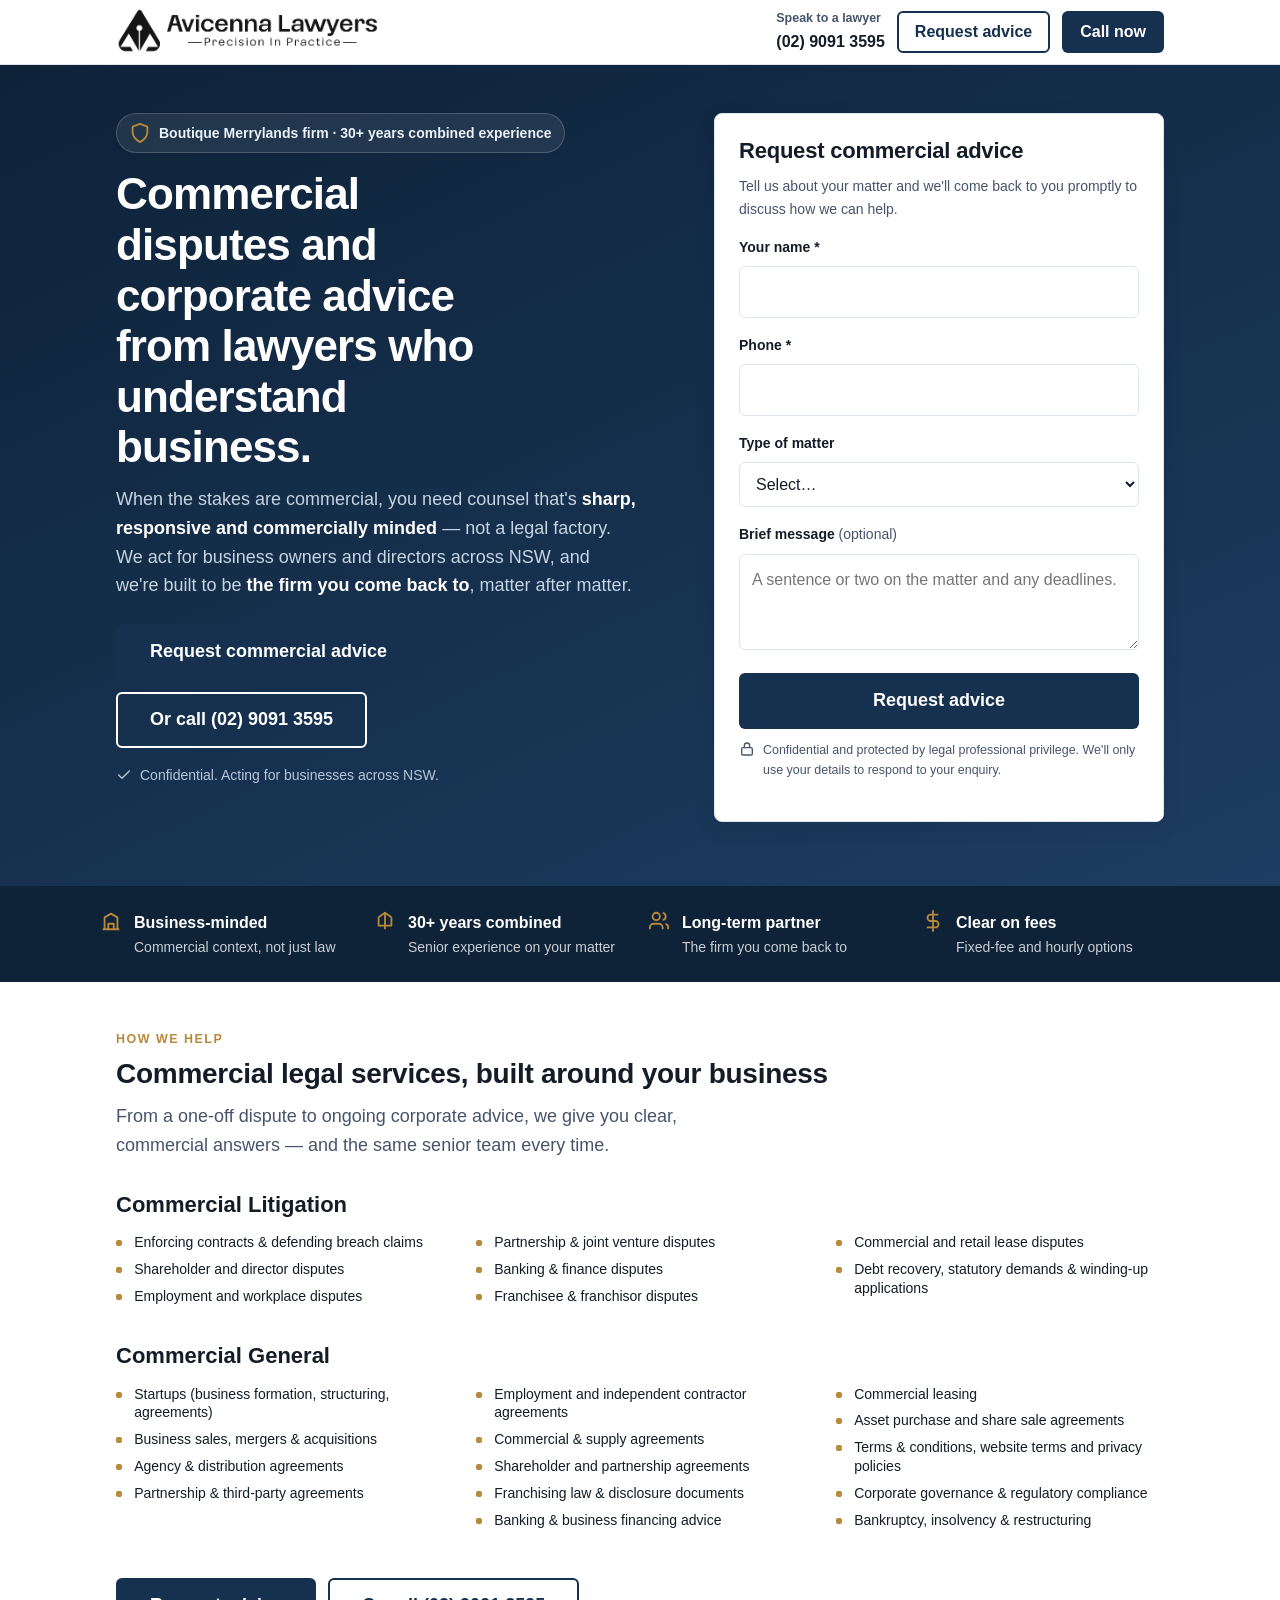
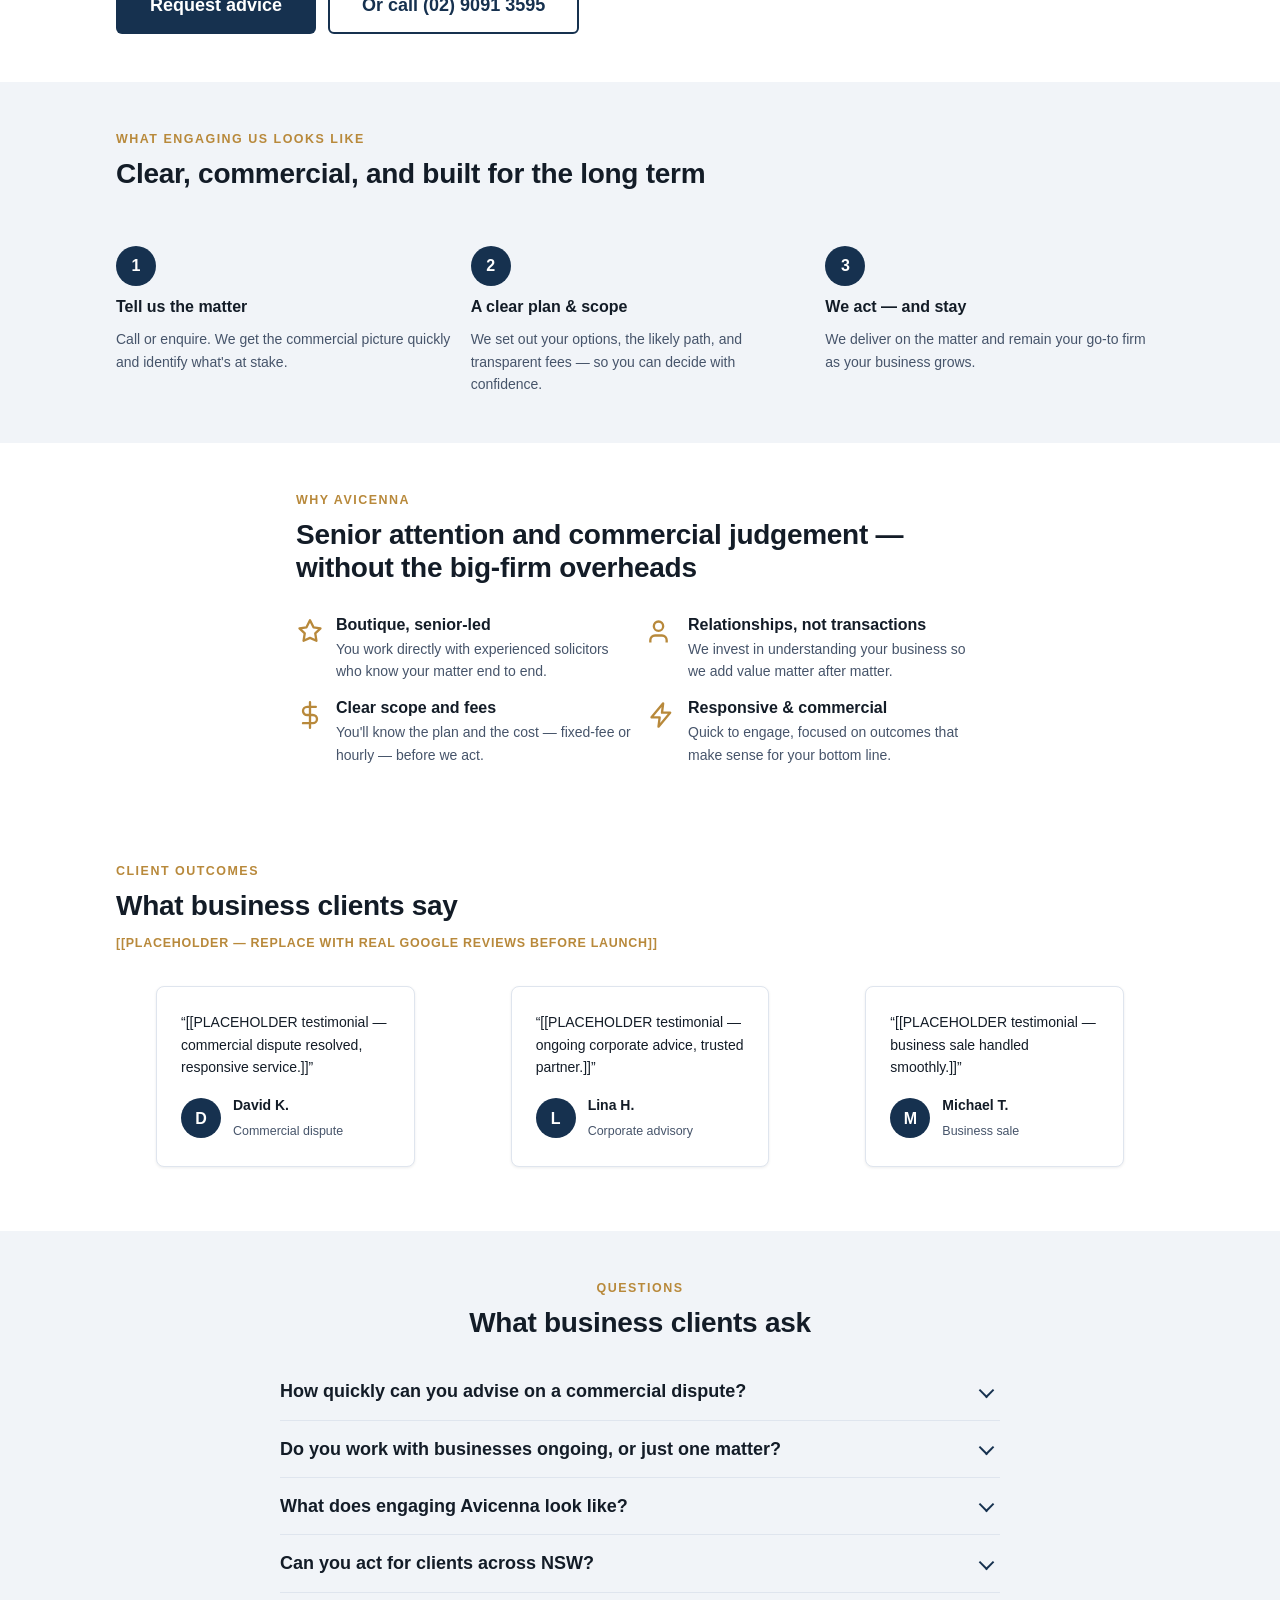
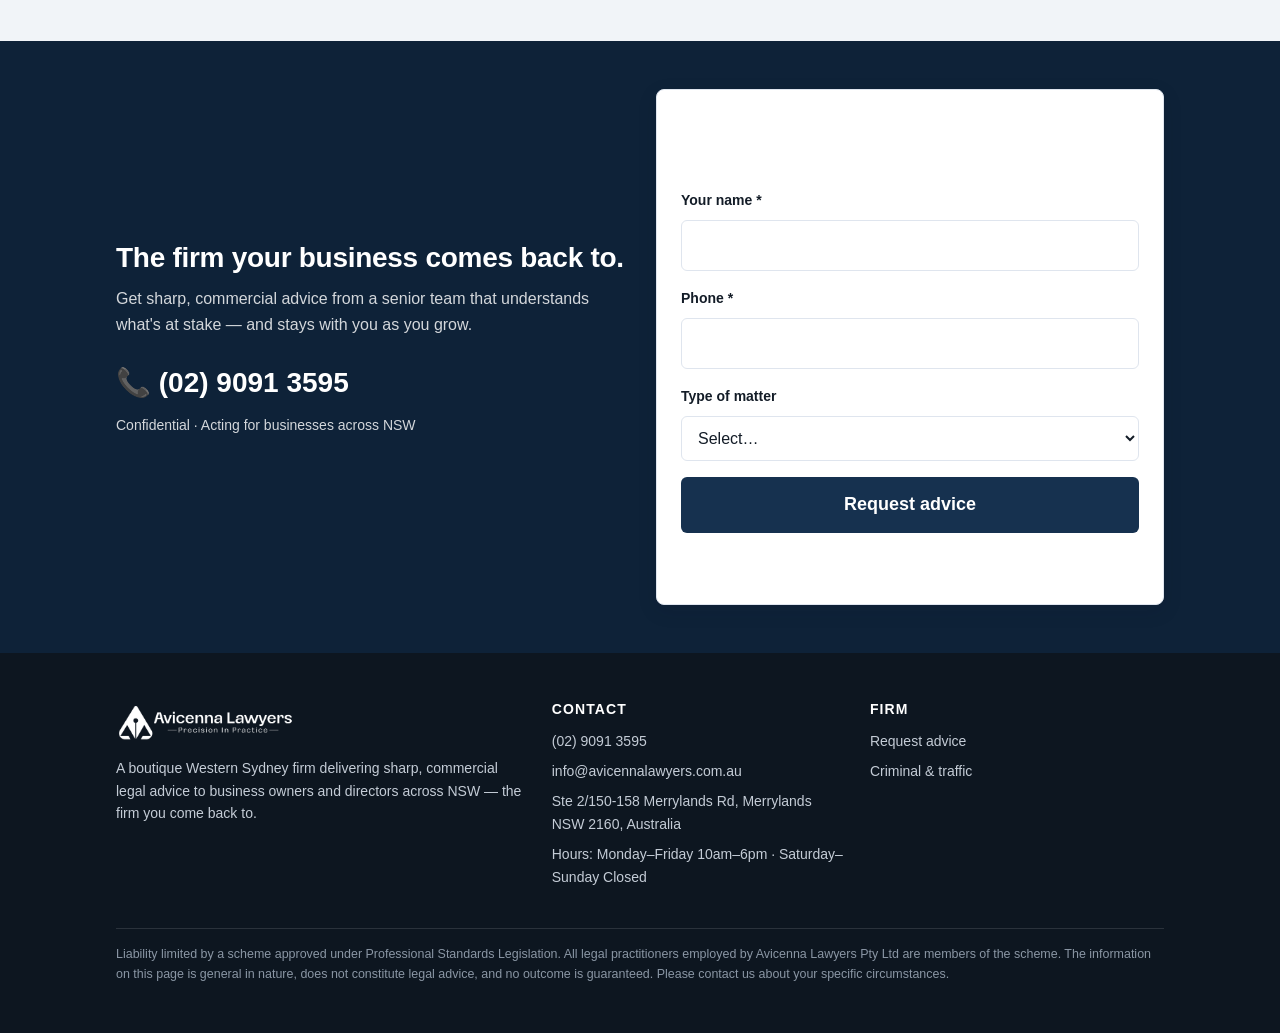
==== corporate-commercial.html @ bb7f0dc8 "Client amendments: matter lists, free consult, remove corporate languages; update brief" ====
<!DOCTYPE html>
<!--
  ==========================================================================
  Avicenna Lawyers — Landing Page 2: Corporate & Commercial
  Google Ads conversion page. Sharp / confident / commercial.

  TODO — FILL BEFORE GOING LIVE (every placeholder on this page):
    [x] [[PHONE]]          - main phone number (header, hero, mobile bar, final CTA, footer)
    [x] [[PHONE_DIGITS]]   - same number, digits only for tel: (e.g. +61298000000)
    [x] [[EMAIL]]          - contact email (footer)
    [x] [[ADDRESS]]        - Merrylands NSW office address (footer)
    [x] [[ABN]]            - removed from footer (per client)
    [x] [[HOURS]]          - opening hours added to footer
    [ ] Formspree ID       - replace XXXXXXXX in the Formspree URL (form action + CONFIG.FORM_ENDPOINT in main.js)
    [ ] GA4 / Ads IDs      - replace G-XXXXXXXXXX + AW-XXXXXXXXXX in the <head> gtag snippet
    [ ] Ads conv. labels   - add conversion labels to CONFIG.ADS_CONVERSIONS in main.js
    [ ] Testimonials       - replace the [[PLACEHOLDER]] reviews with real Google reviews
    [x] [[TODO confirm]]   - service lines set (Commercial Litigation + Commercial General); no free-consult on corporate
  ==========================================================================
-->
<html lang="en-AU" class="no-js">
<head>
  <meta charset="UTF-8" />
  <meta name="viewport" content="width=device-width, initial-scale=1" />
  <title>Commercial &amp; corporate lawyers who understand business | Avicenna Lawyers, Merrylands</title>
  <meta name="description" content="Commercial disputes and corporate advice from Avicenna Lawyers, Merrylands. A boutique Western Sydney firm acting for business owners and directors across NSW — the firm you come back to." />
  <meta name="robots" content="index,follow" />
  <meta name="theme-color" content="#16314f" />
  <link rel="icon" type="image/png" href="assets/img/favicon.png" />

  <!-- Google tag (gtag.js) — GA4 + Google Ads.
       TODO: replace G-XXXXXXXXXX (GA4 Measurement ID) and AW-XXXXXXXXXX (Google Ads Conversion ID). -->
  <script async src="https://www.googletagmanager.com/gtag/js?id=G-XXXXXXXXXX"></script>
  <script>
    window.dataLayer = window.dataLayer || [];
    function gtag(){dataLayer.push(arguments);}
    gtag('js', new Date());
    gtag('config', 'G-XXXXXXXXXX');   // GA4 Measurement ID
    gtag('config', 'AW-XXXXXXXXXX');  // Google Ads Conversion ID
  </script>

  <script>document.documentElement.classList.remove('no-js');document.documentElement.classList.add('js');</script>
  <link rel="stylesheet" href="styles.css" />
</head>
<body class="theme-corporate">
  <a class="skip-link" href="#enquiry">Skip to enquiry form</a>

  <!-- ============================== HEADER ============================== -->
  <header class="site-header">
    <div class="container site-header__inner">
      <a class="brand" href="#top" aria-label="Avicenna Lawyers home">
        <img class="brand__logo" src="assets/img/logo-header.png" alt="Avicenna Lawyers" width="1210" height="218" loading="eager" decoding="async" />
      </a>
      <div class="header-actions">
        <a class="header-phone" href="tel:+61290913595" data-conversion="call_header">
          <span>Speak to a lawyer</span>(02) 9091 3595
        </a>
        <a class="btn btn--ghost" href="#enquiry">Request advice</a>
        <a class="btn btn--primary" href="tel:+61290913595" data-conversion="call_header_btn">Call now</a>
      </div>
    </div>
  </header>

  <main id="top">
    <!-- ============================== HERO ============================== -->
    <section class="hero">
      <div class="container">
        <div class="hero__grid">
          <div>
            <span class="hero__credibility">
              <svg class="trust__icon" width="18" height="18" viewBox="0 0 24 24" fill="none" aria-hidden="true"><path d="M12 2 4 5v6c0 5 3.4 8.5 8 11 4.6-2.5 8-6 8-11V5l-8-3Z" stroke="currentColor" stroke-width="2" stroke-linejoin="round"/></svg>
              Boutique Merrylands firm · 30+ years combined experience
            </span>
            <h1>Commercial disputes and corporate advice from lawyers who understand business.</h1>
            <p class="hero__sub">
              When the stakes are commercial, you need counsel that's <strong>sharp, responsive and
              commercially minded</strong> — not a legal factory. We act for business owners and directors
              across NSW, and we're built to be <strong>the firm you come back to</strong>, matter after matter.
            </p>
            <div class="hero__cta">
              <a class="btn btn--primary btn--lg" href="#enquiry" data-conversion="hero_enquire">Request commercial advice</a>
              <a class="btn btn--ghost btn--lg" href="tel:+61290913595" data-conversion="hero_call">Or call (02) 9091 3595</a>
            </div>
            <p class="hero__reassure">
              <svg width="16" height="16" viewBox="0 0 24 24" fill="none" aria-hidden="true"><path d="M20 6 9 17l-5-5" stroke="currentColor" stroke-width="2" stroke-linecap="round" stroke-linejoin="round"/></svg>
              Confidential. Acting for businesses across NSW.
            </p>
          </div>

          <div id="enquiry" class="form-card">
            <h2>Request commercial advice</h2>
            <p class="form-card__hint">Tell us about your matter and we'll come back to you promptly to discuss how we can help.</p>
            <form class="lead-form" action="https://formspree.io/f/XXXXXXXX" method="post" novalidate data-form="corporate-commercial">
              <input type="hidden" name="page" value="corporate-commercial" />
              <div class="visually-hidden" aria-hidden="true">
                <label>Leave this blank<input type="text" name="_gotcha" tabindex="-1" autocomplete="off" /></label>
              </div>

              <div class="field">
                <label for="cc-name">Your name <span class="req" aria-hidden="true">*</span></label>
                <input id="cc-name" name="name" type="text" autocomplete="name" required />
                <span class="field__error">Please enter your name.</span>
              </div>
              <div class="field">
                <label for="cc-phone">Phone <span class="req" aria-hidden="true">*</span></label>
                <input id="cc-phone" name="phone" type="tel" inputmode="tel" autocomplete="tel" required />
                <span class="field__error">Please enter a phone number we can reach you on.</span>
              </div>
              <div class="field">
                <label for="cc-matter">Type of matter</label>
                <select id="cc-matter" name="matter">
                  <option value="">Select…</option>
                  <option>Commercial dispute / litigation</option>
                  <option>Contracts &amp; commercial agreements</option>
                  <option>Corporate advisory &amp; structuring</option>
                  <option>Debt recovery</option>
                  <option>Shareholder / partnership dispute</option>
                  <option>Business sale or purchase</option>
                  <option>Something else</option>
                </select>
              </div>
              <div class="field">
                <label for="cc-message">Brief message <span style="font-weight:400;color:var(--text-soft)">(optional)</span></label>
                <textarea id="cc-message" name="message" placeholder="A sentence or two on the matter and any deadlines."></textarea>
              </div>
              <button class="btn btn--primary btn--block btn--lg" type="submit" data-conversion="form_submit">Request advice</button>
              <p class="form-privacy">
                <svg width="16" height="16" viewBox="0 0 24 24" fill="none" aria-hidden="true" style="flex:none"><rect x="4" y="10" width="16" height="11" rx="2" stroke="currentColor" stroke-width="2"/><path d="M8 10V7a4 4 0 0 1 8 0v3" stroke="currentColor" stroke-width="2"/></svg>
                Confidential and protected by legal professional privilege. We'll only use your details to respond to your enquiry.
              </p>
              <div class="form-status" role="status" aria-live="polite"></div>
            </form>
          </div>
        </div>
      </div>
    </section>

    <!-- ============================== TRUST STRIP ============================== -->
    <section class="trust" aria-label="Why businesses choose us">
      <div class="container trust__grid">
        <div class="trust__item">
          <svg class="trust__icon" viewBox="0 0 24 24" fill="none" aria-hidden="true"><path d="M3 21h18M5 21V8l7-4 7 4v13M9 21v-6h6v6" stroke="currentColor" stroke-width="2" stroke-linejoin="round"/></svg>
          <div><strong>Business-minded</strong><span>Commercial context, not just law</span></div>
        </div>
        <div class="trust__item">
          <svg class="trust__icon" viewBox="0 0 24 24" fill="none" aria-hidden="true"><path d="M12 3v18M5 8l7-5 7 5M5 8v9h14V8" stroke="currentColor" stroke-width="2" stroke-linejoin="round"/></svg>
          <div><strong>30+ years combined</strong><span>Senior experience on your matter</span></div>
        </div>
        <div class="trust__item">
          <svg class="trust__icon" viewBox="0 0 24 24" fill="none" aria-hidden="true"><path d="M16 21v-2a4 4 0 0 0-4-4H6a4 4 0 0 0-4 4v2M9 11a4 4 0 1 0 0-8 4 4 0 0 0 0 8ZM22 21v-2a4 4 0 0 0-3-3.87M16 3.13A4 4 0 0 1 16 11" stroke="currentColor" stroke-width="2" stroke-linejoin="round"/></svg>
          <div><strong>Long-term partner</strong><span>The firm you come back to</span></div>
        </div>
        <div class="trust__item">
          <svg class="trust__icon" viewBox="0 0 24 24" fill="none" aria-hidden="true"><path d="M12 1v22M17 5H9.5a3.5 3.5 0 0 0 0 7h5a3.5 3.5 0 0 1 0 7H6" stroke="currentColor" stroke-width="2" stroke-linecap="round" stroke-linejoin="round"/></svg>
          <div><strong>Clear on fees</strong><span>Fixed-fee and hourly options</span></div>
        </div>
      </div>
    </section>

    <!-- ============================== SERVICES ============================== -->
    <section class="section" aria-labelledby="help-h">
      <div class="container">
        <p class="section__eyebrow">How we help</p>
        <h2 id="help-h">Commercial legal services, built around your business</h2>
        <p class="section__lead">From a one-off dispute to ongoing corporate advice, we give you clear, commercial answers — and the same senior team every time.</p>

        <div class="matter-group">
          <h3 class="matter-group__title">Commercial Litigation</h3>
          <ul class="matter-list">
            <li>Enforcing contracts &amp; defending breach claims</li>
            <li>Shareholder and director disputes</li>
            <li>Employment and workplace disputes</li>
            <li>Partnership &amp; joint venture disputes</li>
            <li>Banking &amp; finance disputes</li>
            <li>Franchisee &amp; franchisor disputes</li>
            <li>Commercial and retail lease disputes</li>
            <li>Debt recovery, statutory demands &amp; winding-up applications</li>
          </ul>
        </div>

        <div class="matter-group">
          <h3 class="matter-group__title">Commercial General</h3>
          <ul class="matter-list">
            <li>Startups (business formation, structuring, agreements)</li>
            <li>Business sales, mergers &amp; acquisitions</li>
            <li>Agency &amp; distribution agreements</li>
            <li>Partnership &amp; third-party agreements</li>
            <li>Employment and independent contractor agreements</li>
            <li>Commercial &amp; supply agreements</li>
            <li>Shareholder and partnership agreements</li>
            <li>Franchising law &amp; disclosure documents</li>
            <li>Banking &amp; business financing advice</li>
            <li>Commercial leasing</li>
            <li>Asset purchase and share sale agreements</li>
            <li>Terms &amp; conditions, website terms and privacy policies</li>
            <li>Corporate governance &amp; regulatory compliance</li>
            <li>Bankruptcy, insolvency &amp; restructuring</li>
          </ul>
        </div>

        <div class="matter-cta">
          <a class="btn btn--primary btn--lg" href="#enquiry" data-conversion="services_enquire">Request advice</a>
          <a class="btn btn--ghost btn--lg" href="tel:+61290913595" data-conversion="services_call">Or call (02) 9091 3595</a>
        </div>
      </div>
    </section>

    <!-- ============================== PROCESS ============================== -->
    <section class="section section--alt" aria-labelledby="steps-h">
      <div class="container">
        <p class="section__eyebrow">What engaging us looks like</p>
        <h2 id="steps-h">Clear, commercial, and built for the long term</h2>
        <div class="steps" style="margin-top:var(--sp-6)">
          <div class="step">
            <div class="step__num">1</div>
            <h3>Tell us the matter</h3>
            <p>Call or enquire. We get the commercial picture quickly and identify what's at stake.</p>
          </div>
          <div class="step">
            <div class="step__num">2</div>
            <h3>A clear plan &amp; scope</h3>
            <p>We set out your options, the likely path, and transparent fees — so you can decide with confidence.</p>
          </div>
          <div class="step">
            <div class="step__num">3</div>
            <h3>We act — and stay</h3>
            <p>We deliver on the matter and remain your go-to firm as your business grows.</p>
          </div>
        </div>
      </div>
    </section>

    <!-- ============================== WHY AVICENNA ============================== -->
    <section class="section" aria-labelledby="why-h">
      <div class="container narrow">
        <p class="section__eyebrow">Why Avicenna</p>
        <h2 id="why-h">Senior attention and commercial judgement — without the big-firm overheads</h2>
        <div class="why-grid" style="margin-top:var(--sp-6)">
          <div class="why-item">
            <svg class="why-item__icon" viewBox="0 0 24 24" fill="none" aria-hidden="true"><path d="m12 2 3 6 6 .9-4.5 4.3 1 6.3L12 17l-5.5 2.5 1-6.3L3 8.9 9 8l3-6Z" stroke="currentColor" stroke-width="2" stroke-linejoin="round"/></svg>
            <div><h3>Boutique, senior-led</h3><p>You work directly with experienced solicitors who know your matter end to end.</p></div>
          </div>
          <div class="why-item">
            <svg class="why-item__icon" viewBox="0 0 24 24" fill="none" aria-hidden="true"><path d="M16 21v-2a4 4 0 0 0-4-4H6a4 4 0 0 0-4 4v2M9 11a4 4 0 1 0 0-8 4 4 0 0 0 0 8Z" stroke="currentColor" stroke-width="2"/></svg>
            <div><h3>Relationships, not transactions</h3><p>We invest in understanding your business so we add value matter after matter.</p></div>
          </div>
          <div class="why-item">
            <svg class="why-item__icon" viewBox="0 0 24 24" fill="none" aria-hidden="true"><path d="M12 1v22M17 5H9.5a3.5 3.5 0 0 0 0 7h5a3.5 3.5 0 0 1 0 7H6" stroke="currentColor" stroke-width="2" stroke-linecap="round" stroke-linejoin="round"/></svg>
            <div><h3>Clear scope and fees</h3><p>You'll know the plan and the cost — fixed-fee or hourly — before we act.</p></div>
          </div>
          <div class="why-item">
            <svg class="why-item__icon" viewBox="0 0 24 24" fill="none" aria-hidden="true"><path d="M13 2 3 14h7l-1 8 10-12h-7l1-8Z" stroke="currentColor" stroke-width="2" stroke-linejoin="round"/></svg>
            <div><h3>Responsive &amp; commercial</h3><p>Quick to engage, focused on outcomes that make sense for your bottom line.</p></div>
          </div>
        </div>
      </div>
    </section>

    <!-- Multilingual section removed — the languages feature now appears on the criminal page only. -->

    <!-- ============================== TESTIMONIALS ============================== -->
    <section class="section" aria-labelledby="reviews-h">
      <div class="container">
        <p class="section__eyebrow">Client outcomes</p>
        <h2 id="reviews-h">What business clients say</h2>
        <p class="placeholder-note">[[PLACEHOLDER — replace with real Google reviews before launch]]</p>
        <div class="testimonials" style="margin-top:var(--sp-4)">
          <figure class="testimonial">
            <p>“[[PLACEHOLDER testimonial — commercial dispute resolved, responsive service.]]”</p>
            <figcaption class="testimonial__person">
              <span class="testimonial__avatar" aria-hidden="true">D</span>
              <span class="testimonial__meta"><strong>David K.</strong><span>Commercial dispute</span></span>
            </figcaption>
          </figure>
          <figure class="testimonial">
            <p>“[[PLACEHOLDER testimonial — ongoing corporate advice, trusted partner.]]”</p>
            <figcaption class="testimonial__person">
              <span class="testimonial__avatar" aria-hidden="true">L</span>
              <span class="testimonial__meta"><strong>Lina H.</strong><span>Corporate advisory</span></span>
            </figcaption>
          </figure>
          <figure class="testimonial">
            <p>“[[PLACEHOLDER testimonial — business sale handled smoothly.]]”</p>
            <figcaption class="testimonial__person">
              <span class="testimonial__avatar" aria-hidden="true">M</span>
              <span class="testimonial__meta"><strong>Michael T.</strong><span>Business sale</span></span>
            </figcaption>
          </figure>
        </div>
      </div>
    </section>

    <!-- ============================== FAQ ============================== -->
    <section class="section section--alt" aria-labelledby="faq-h">
      <div class="container">
        <p class="section__eyebrow center">Questions</p>
        <h2 id="faq-h" class="center">What business clients ask</h2>
        <div class="faq" data-faq style="margin-top:var(--sp-5)">
          <div class="faq__item">
            <button class="faq__q" aria-expanded="false">How quickly can you advise on a commercial dispute?</button>
            <div class="faq__a"><div class="faq__a-inner">We know commercial matters often move fast. Reach out and we'll arrange an initial discussion promptly to understand the matter, any deadlines, and the immediate steps worth taking. [[TODO confirm — state your typical response time if you want to commit to one.]]</div></div>
          </div>
          <div class="faq__item">
            <button class="faq__q" aria-expanded="false">Do you work with businesses ongoing, or just one matter?</button>
            <div class="faq__a"><div class="faq__a-inner">Both — but we're built for the long term. Many clients start with a single matter and stay with us as their regular commercial counsel. We invest in understanding your business so we add more value each time.</div></div>
          </div>
          <div class="faq__item">
            <button class="faq__q" aria-expanded="false">What does engaging Avicenna look like?</button>
            <div class="faq__a"><div class="faq__a-inner">A clear conversation about your matter, a scope of work and transparent fees, then we act. You deal with the same senior solicitors throughout — no being passed down a chain of juniors.</div></div>
          </div>
          <div class="faq__item">
            <button class="faq__q" aria-expanded="false">Can you act for clients across NSW?</button>
            <div class="faq__a"><div class="faq__a-inner">Yes. We're based in Merrylands but act for business clients across NSW, with much of the work handled by phone, video and email where that's efficient for you.</div></div>
          </div>
        </div>
      </div>
    </section>

    <!-- ============================== FINAL CTA ============================== -->
    <section class="section final-cta" aria-labelledby="final-h">
      <div class="container final-cta__grid">
        <div>
          <h2 id="final-h">The firm your business comes back to.</h2>
          <p>Get sharp, commercial advice from a senior team that understands what's at stake — and stays with you as you grow.</p>
          <a class="final-cta__phone" href="tel:+61290913595" data-conversion="final_call">📞 (02) 9091 3595</a>
          <p style="margin-top:var(--sp-2);font-size:var(--fs-sm)">Confidential · Acting for businesses across NSW</p>
        </div>
        <div class="form-card">
          <h2>Request commercial advice</h2>
          <p class="form-card__hint">Leave your details and we'll come back to you promptly.</p>
          <form class="lead-form" action="https://formspree.io/f/XXXXXXXX" method="post" novalidate data-form="corporate-commercial-final">
            <input type="hidden" name="page" value="corporate-commercial" />
            <div class="visually-hidden" aria-hidden="true">
              <label>Leave this blank<input type="text" name="_gotcha" tabindex="-1" autocomplete="off" /></label>
            </div>
            <div class="field">
              <label for="cc2-name">Your name <span class="req" aria-hidden="true">*</span></label>
              <input id="cc2-name" name="name" type="text" autocomplete="name" required />
              <span class="field__error">Please enter your name.</span>
            </div>
            <div class="field">
              <label for="cc2-phone">Phone <span class="req" aria-hidden="true">*</span></label>
              <input id="cc2-phone" name="phone" type="tel" inputmode="tel" autocomplete="tel" required />
              <span class="field__error">Please enter a phone number we can reach you on.</span>
            </div>
            <div class="field">
              <label for="cc2-matter">Type of matter</label>
              <select id="cc2-matter" name="matter">
                <option value="">Select…</option>
                <option>Commercial dispute / litigation</option>
                <option>Contracts &amp; commercial agreements</option>
                <option>Corporate advisory &amp; structuring</option>
                <option>Debt recovery</option>
                <option>Shareholder / partnership dispute</option>
                <option>Business sale or purchase</option>
                <option>Something else</option>
              </select>
            </div>
            <button class="btn btn--primary btn--block btn--lg" type="submit" data-conversion="form_submit_final">Request advice</button>
            <p class="form-privacy">Confidential and protected by legal professional privilege.</p>
            <div class="form-status" role="status" aria-live="polite"></div>
          </form>
        </div>
      </div>
    </section>
  </main>

  <!-- ============================== FOOTER ============================== -->
  <footer class="site-footer">
    <div class="container site-footer__grid">
      <div>
        <a class="brand" href="#top" aria-label="Avicenna Lawyers home" style="margin-bottom:var(--sp-3)">
          <img class="footer-logo" src="assets/img/logo-footer.png" alt="Avicenna Lawyers" width="2048" height="500" loading="lazy" decoding="async" />
        </a>
        <p>A boutique Western Sydney firm delivering sharp, commercial legal advice to business owners and directors across NSW — the firm you come back to.</p>
      </div>
      <div>
        <h4>Contact</h4>
        <ul>
          <li><a href="tel:+61290913595" data-conversion="call_footer">(02) 9091 3595</a></li>
          <li><a href="mailto:info@avicennalawyers.com.au">info@avicennalawyers.com.au</a></li>
          <li>Ste 2/150-158 Merrylands Rd, Merrylands NSW 2160, Australia</li>
          <li>Hours: Monday–Friday 10am–6pm · Saturday–Sunday Closed</li>
        </ul>
      </div>
      <div>
        <h4>Firm</h4>
        <ul>
          <li><a href="#enquiry">Request advice</a></li>
          <li><a href="criminal-traffic.html">Criminal &amp; traffic</a></li>
        </ul>
      </div>
    </div>
    <div class="container">
      <p class="site-footer__legal">
        Liability limited by a scheme approved under Professional Standards Legislation. All legal practitioners employed by Avicenna Lawyers Pty Ltd are members of the scheme.
        The information on this page is general in nature, does not constitute legal advice, and no outcome is guaranteed. Please contact us about your specific circumstances.
      </p>
    </div>
  </footer>

  <!-- ============================== MOBILE STICKY CTA ============================== -->
  <nav class="mobile-cta" aria-label="Quick contact">
    <a class="btn btn--primary" href="tel:+61290913595" data-conversion="call_mobilebar">Call now</a>
    <a class="btn btn--ghost" href="#enquiry" data-conversion="enquire_mobilebar">Request advice</a>
  </nav>

  <script src="main.js" defer></script>
</body>
</html>
---- styles.css ----
/* ==========================================================================
   Avicenna Lawyers — shared stylesheet
   One base + two theme variants:
     <body class="theme-calm">      -> Page 1, Criminal & Traffic (calm / warm)
     <body class="theme-corporate"> -> Page 2, Corporate & Commercial (sharp / corporate)
   Mobile-first (designed for ~380px, then scales up).
   ========================================================================== */

/* ----- Design tokens (base) ------------------------------------------------ */
:root {
  /* Type scale (fluid-ish, kept simple) */
  --font-sans: -apple-system, BlinkMacSystemFont, "Segoe UI", Roboto, Helvetica, Arial, sans-serif;
  --fs-xs: 0.78rem;
  --fs-sm: 0.875rem;
  --fs-base: 1rem;
  --fs-md: 1.125rem;
  --fs-lg: 1.375rem;
  --fs-xl: 1.75rem;
  --fs-2xl: 2.25rem;
  --fs-3xl: 2.75rem;
  --lh-tight: 1.15;
  --lh-snug: 1.35;
  --lh-base: 1.6;

  /* Spacing scale */
  --sp-1: 0.25rem;
  --sp-2: 0.5rem;
  --sp-3: 0.75rem;
  --sp-4: 1rem;
  --sp-5: 1.5rem;
  --sp-6: 2rem;
  --sp-7: 3rem;
  --sp-8: 4rem;
  --sp-9: 6rem;

  /* Radii / shadows / layout */
  --radius-sm: 6px;
  --radius: 12px;
  --radius-lg: 20px;
  --shadow-sm: 0 1px 3px rgba(16, 24, 40, 0.08);
  --shadow: 0 6px 20px rgba(16, 24, 40, 0.10);
  --shadow-lg: 0 18px 50px rgba(16, 24, 40, 0.16);
  --maxw: 1080px;
  --maxw-narrow: 720px;

  /* Neutrals (shared) */
  --white: #ffffff;
  --ink: #1b2430;
  --ink-soft: #475067;
  --line: #e6e9ef;
  --focus: #2f6fed;

  /* Theme hooks — overridden per theme below */
  --bg: #ffffff;
  --bg-alt: #f6f8fb;
  --surface: #ffffff;
  --text: var(--ink);
  --text-soft: var(--ink-soft);
  --brand: #2b5c8a;
  --brand-deep: #1d4060;
  --brand-tint: #eef4fa;
  --accent: #2b5c8a;
  --cta: #2b5c8a;
  --cta-text: #ffffff;
  --cta-hover: #1d4060;
  --hero-grad: linear-gradient(160deg, #eef4fa 0%, #ffffff 70%);
  --header-bg: rgba(255, 255, 255, 0.92);
  --radius-card: var(--radius);
}

/* ----- Theme 1: CALM / WARM (Criminal & Traffic) --------------------------- */
.theme-calm {
  --bg: #ffffff;
  --bg-alt: #f4f6f5;
  --surface: #ffffff;
  --brand: #3a6b63;        /* muted teal-sage */
  --brand-deep: #284b46;
  --brand-tint: #eef3f1;
  --accent: #b07a4a;       /* warm clay accent */
  --cta: #3a6b63;
  --cta-hover: #284b46;
  --cta-text: #ffffff;
  --text: #243029;
  --text-soft: #51605a;
  --line: #e3e9e6;
  --hero-grad: linear-gradient(165deg, #eef3f1 0%, #f7f5f1 60%, #ffffff 100%);
  --header-bg: rgba(255, 255, 255, 0.92);
  --radius-card: 16px;
}

/* ----- Theme 2: SHARP / CORPORATE (Corporate & Commercial) ----------------- */
.theme-corporate {
  --bg: #ffffff;
  --bg-alt: #f1f4f8;
  --surface: #ffffff;
  --brand: #16314f;        /* deep navy */
  --brand-deep: #0e2238;
  --brand-tint: #eaf0f6;
  --accent: #b8893b;       /* restrained gold */
  --cta: #16314f;
  --cta-hover: #0e2238;
  --cta-text: #ffffff;
  --text: #131c27;
  --text-soft: #46546a;
  --line: #dfe5ee;
  --hero-grad: linear-gradient(155deg, #0e2238 0%, #16314f 55%, #1d3e62 100%);
  --header-bg: rgba(255, 255, 255, 0.94);
  --radius-card: 8px;
}

/* ----- Reset / base -------------------------------------------------------- */
*, *::before, *::after { box-sizing: border-box; }
html { scroll-behavior: smooth; -webkit-text-size-adjust: 100%; }
@media (prefers-reduced-motion: reduce) {
  html { scroll-behavior: auto; }
  * { animation-duration: 0.001ms !important; transition-duration: 0.001ms !important; }
}
body {
  margin: 0;
  font-family: var(--font-sans);
  font-size: var(--fs-base);
  line-height: var(--lh-base);
  color: var(--text);
  background: var(--bg);
  -webkit-font-smoothing: antialiased;
}
img { max-width: 100%; height: auto; display: block; }
h1, h2, h3, h4 { line-height: var(--lh-tight); color: var(--text); margin: 0 0 var(--sp-3); }
h1 { font-size: var(--fs-2xl); letter-spacing: -0.02em; }
h2 { font-size: var(--fs-xl); letter-spacing: -0.01em; }
h3 { font-size: var(--fs-md); }
p { margin: 0 0 var(--sp-4); }
a { color: var(--brand); }
ul { margin: 0; padding-left: 1.1em; }

/* ----- Layout helpers ------------------------------------------------------ */
.container { width: 100%; max-width: var(--maxw); margin: 0 auto; padding: 0 var(--sp-4); }
.narrow { max-width: var(--maxw-narrow); }
.section { padding: var(--sp-7) 0; }
.section--alt { background: var(--bg-alt); }
.section__eyebrow {
  text-transform: uppercase;
  letter-spacing: 0.12em;
  font-size: var(--fs-xs);
  font-weight: 700;
  color: var(--accent);
  margin: 0 0 var(--sp-2);
}
.section__lead { color: var(--text-soft); font-size: var(--fs-md); max-width: 60ch; }
.visually-hidden {
  position: absolute !important; width: 1px; height: 1px; padding: 0; margin: -1px;
  overflow: hidden; clip: rect(0 0 0 0); white-space: nowrap; border: 0;
}

/* ----- Skip link / focus --------------------------------------------------- */
.skip-link {
  position: absolute; left: var(--sp-3); top: -3rem; z-index: 200;
  background: var(--cta); color: var(--cta-text); padding: var(--sp-2) var(--sp-4);
  border-radius: var(--radius-sm); transition: top 0.15s ease;
}
.skip-link:focus { top: var(--sp-3); }
:focus-visible { outline: 3px solid var(--focus); outline-offset: 2px; border-radius: 4px; }

/* ----- Buttons ------------------------------------------------------------- */
.btn {
  display: inline-flex; align-items: center; justify-content: center; gap: var(--sp-2);
  font-size: var(--fs-base); font-weight: 700; line-height: 1.1; text-decoration: none;
  padding: var(--sp-3) var(--sp-5); border-radius: var(--radius-sm); border: 2px solid transparent;
  cursor: pointer; transition: background-color 0.15s ease, transform 0.05s ease, border-color 0.15s ease;
  min-height: 48px; /* comfortable mobile tap target */
}
.btn:active { transform: translateY(1px); }
.btn--primary { background: var(--cta); color: var(--cta-text); }
.btn--primary:hover { background: var(--cta-hover); }
.btn--ghost { background: transparent; color: var(--brand); border-color: currentColor; }
.btn--ghost:hover { background: var(--brand-tint); }
.btn--block { width: 100%; }
.btn--lg { font-size: var(--fs-md); padding: var(--sp-4) var(--sp-6); }

/* ----- Header / nav -------------------------------------------------------- */
.site-header {
  position: sticky; top: 0; z-index: 100;
  background: var(--header-bg); backdrop-filter: saturate(1.4) blur(8px);
  border-bottom: 1px solid var(--line);
}
.site-header__inner {
  display: flex; align-items: center; justify-content: space-between; gap: var(--sp-4);
  min-height: 64px;
}
.brand { display: flex; align-items: center; gap: var(--sp-3); text-decoration: none; color: var(--text); }
.brand__mark {
  width: 38px; height: 38px; border-radius: 9px; flex: none;
  background: var(--brand); color: #fff; display: grid; place-items: center;
  font-weight: 800; font-size: 1.05rem; letter-spacing: -0.02em;
}
.brand__name { font-weight: 800; font-size: var(--fs-md); letter-spacing: -0.01em; line-height: 1.05; }
.brand__name small { display: block; font-weight: 600; font-size: var(--fs-xs); color: var(--text-soft); letter-spacing: 0.02em; }
/* Logo images — dark wordmark on the light header, white wordmark on the dark footer */
.brand__logo { height: 40px; width: auto; display: block; }
@media (min-width: 720px) { .brand__logo { height: 48px; } }
.footer-logo { height: 44px; width: auto; display: block; }
.header-actions { display: flex; align-items: center; gap: var(--sp-3); }
.header-phone { display: none; font-weight: 700; color: var(--text); text-decoration: none; white-space: nowrap; }
.header-phone span { color: var(--text-soft); font-weight: 600; font-size: var(--fs-xs); display: block; }
.header-actions .btn { padding: var(--sp-2) var(--sp-4); min-height: 42px; }
.header-actions .btn--ghost { display: none; }

@media (min-width: 720px) {
  .header-phone { display: block; }
  .header-actions .btn--ghost { display: inline-flex; }
}

/* ----- Mobile sticky CTA bar ---------------------------------------------- */
.mobile-cta {
  position: fixed; left: 0; right: 0; bottom: 0; z-index: 120;
  display: grid; grid-template-columns: 1fr 1fr; gap: var(--sp-2);
  padding: var(--sp-2) var(--sp-3); padding-bottom: calc(var(--sp-2) + env(safe-area-inset-bottom));
  background: var(--surface); border-top: 1px solid var(--line);
  box-shadow: 0 -6px 20px rgba(16, 24, 40, 0.10);
}
.mobile-cta .btn { min-height: 50px; }
body { padding-bottom: 74px; } /* room for the mobile bar */
@media (min-width: 720px) {
  .mobile-cta { display: none; }
  body { padding-bottom: 0; }
}

/* ----- Hero ---------------------------------------------------------------- */
.hero { background: var(--hero-grad); padding: var(--sp-7) 0 var(--sp-8); }
.hero__credibility {
  display: inline-flex; align-items: center; gap: var(--sp-2);
  font-size: var(--fs-sm); font-weight: 600; color: var(--brand-deep);
  background: var(--surface); border: 1px solid var(--line);
  padding: var(--sp-2) var(--sp-3); border-radius: 999px; box-shadow: var(--shadow-sm);
  margin-bottom: var(--sp-4);
}
.hero h1 { font-size: var(--fs-2xl); max-width: 16ch; }
.hero__sub { font-size: var(--fs-md); color: var(--text-soft); max-width: 52ch; }
.hero__sub strong { color: var(--text); }
.hero__cta { display: flex; flex-wrap: wrap; gap: var(--sp-3); margin-top: var(--sp-5); }
.hero__reassure { margin-top: var(--sp-4); font-size: var(--fs-sm); color: var(--text-soft); display: inline-flex; align-items: center; gap: var(--sp-2); }

/* Corporate theme: dark hero needs light text */
.theme-corporate .hero { color: #eef3f9; }
.theme-corporate .hero h1 { color: #ffffff; }
.theme-corporate .hero__sub { color: #c7d4e2; }
.theme-corporate .hero__sub strong { color: #ffffff; }
.theme-corporate .hero__credibility { background: rgba(255,255,255,0.08); border-color: rgba(255,255,255,0.18); color: #eaf2fb; }
.theme-corporate .hero__reassure { color: #b9c7d8; }
.theme-corporate .hero .btn--ghost { color: #ffffff; }
.theme-corporate .hero .btn--ghost:hover { background: rgba(255,255,255,0.12); }

@media (min-width: 880px) {
  .hero__grid { display: grid; grid-template-columns: 1.1fr 0.9fr; gap: var(--sp-7); align-items: start; }
  .hero h1 { font-size: var(--fs-3xl); }
}

/* ----- Trust strip --------------------------------------------------------- */
.trust { background: var(--brand-deep); color: #fff; }
.theme-calm .trust { background: var(--brand-deep); }
.trust__grid {
  display: grid; grid-template-columns: 1fr 1fr; gap: var(--sp-4);
  padding: var(--sp-5) 0;
}
.trust__item { display: flex; gap: var(--sp-3); align-items: flex-start; font-size: var(--fs-sm); }
.trust__item strong { display: block; font-size: var(--fs-base); }
.trust__item span { color: rgba(255,255,255,0.78); }
.trust__icon { flex: none; width: 22px; height: 22px; color: var(--accent); }
@media (min-width: 720px) {
  .trust__grid { grid-template-columns: repeat(4, 1fr); }
}

/* ----- Lead form ----------------------------------------------------------- */
.form-card {
  background: var(--surface); border: 1px solid var(--line);
  border-radius: var(--radius-card); box-shadow: var(--shadow);
  padding: var(--sp-5);
  /* Anchor text dark so labels never inherit a light section colour (e.g. the
     corporate hero's light text) and vanish against the white card. */
  color: var(--text);
}
.form-card h2 { font-size: var(--fs-lg); }
.form-card__hint { font-size: var(--fs-sm); color: var(--text-soft); margin-bottom: var(--sp-4); }
.field { margin-bottom: var(--sp-4); }
.field label { display: block; font-weight: 600; font-size: var(--fs-sm); margin-bottom: var(--sp-2); color: var(--text); }
.field .req { color: var(--text); }
.field input, .field select, .field textarea {
  width: 100%; font: inherit; color: var(--text);
  padding: var(--sp-3); border: 1.5px solid var(--line); border-radius: var(--radius-sm);
  background: var(--bg); transition: border-color 0.15s ease, box-shadow 0.15s ease;
}
.field input:focus, .field select:focus, .field textarea:focus {
  outline: none; border-color: var(--brand); box-shadow: 0 0 0 3px var(--brand-tint);
}
.field textarea { min-height: 96px; resize: vertical; }
.field--invalid input, .field--invalid select { border-color: #c0392b; }
.field__error { color: #c0392b; font-size: var(--fs-xs); margin-top: var(--sp-1); display: none; }
.field--invalid .field__error { display: block; }
.form-privacy { font-size: var(--fs-xs); color: var(--text-soft); margin-top: var(--sp-3); display: flex; gap: var(--sp-2); align-items: flex-start; }
.form-status { border-radius: var(--radius-sm); padding: var(--sp-3) var(--sp-4); font-size: var(--fs-sm); margin-top: var(--sp-4); display: none; }
.form-status--ok { display: block; background: #e7f4ec; color: #1c6b3d; border: 1px solid #bfe3cd; }
.form-status--err { display: block; background: #fdecea; color: #a3271b; border: 1px solid #f4c7c0; }

/* ----- Cards / services ---------------------------------------------------- */
.cards { display: grid; gap: var(--sp-4); }
@media (min-width: 720px) { .cards { grid-template-columns: repeat(2, 1fr); } }
@media (min-width: 980px) { .cards--3 { grid-template-columns: repeat(3, 1fr); } }
.card {
  background: var(--surface); border: 1px solid var(--line); border-radius: var(--radius-card);
  padding: var(--sp-5); box-shadow: var(--shadow-sm); display: flex; flex-direction: column;
}
.card__num { font-size: var(--fs-sm); font-weight: 800; color: var(--accent); letter-spacing: 0.08em; margin-bottom: var(--sp-2); }
.card h3 { margin-bottom: var(--sp-2); }
.card ul { color: var(--text-soft); font-size: var(--fs-sm); margin-bottom: var(--sp-4); }
.card li { margin-bottom: var(--sp-1); }
.card__link { margin-top: auto; font-weight: 700; text-decoration: none; color: var(--brand); }
.card__link:hover { text-decoration: underline; }

/* ----- Scannable matter / service lists (criminal + corporate services) ---- */
.matter-group { margin-top: var(--sp-6); }
.matter-group__title { font-size: var(--fs-lg); margin-bottom: var(--sp-4); }
.matter-list {
  list-style: none; padding: 0; margin: 0;
  columns: 2; column-gap: var(--sp-6);
}
@media (min-width: 760px) { .matter-list { columns: 3; } }
.matter-list li {
  break-inside: avoid; -webkit-column-break-inside: avoid; page-break-inside: avoid;
  position: relative; padding-left: 1.3em; margin: 0 0 var(--sp-2);
  font-size: var(--fs-sm); line-height: var(--lh-snug); color: var(--text);
}
.matter-list li::before {
  content: ""; position: absolute; left: 0; top: 0.5em;
  width: 6px; height: 6px; border-radius: 2px; background: var(--accent);
}
.matter-cta { display: flex; flex-wrap: wrap; gap: var(--sp-3); margin-top: var(--sp-7); }
.matter-cta__note { margin-top: var(--sp-3); font-size: var(--fs-sm); color: var(--text-soft); }

/* ----- Process steps ------------------------------------------------------- */
.steps { display: grid; gap: var(--sp-4); counter-reset: step; }
@media (min-width: 720px) { .steps { grid-template-columns: repeat(3, 1fr); } }
.step { position: relative; padding-top: var(--sp-5); }
.step__num {
  width: 40px; height: 40px; border-radius: 50%; background: var(--brand); color: #fff;
  display: grid; place-items: center; font-weight: 800; margin-bottom: var(--sp-3);
}
.step h3 { font-size: var(--fs-base); }
.step p { color: var(--text-soft); font-size: var(--fs-sm); margin: 0; }

/* ----- Why list ------------------------------------------------------------ */
.why-grid { display: grid; gap: var(--sp-4); }
@media (min-width: 720px) { .why-grid { grid-template-columns: repeat(2, 1fr); } }
.why-item { display: flex; gap: var(--sp-3); align-items: flex-start; }
.why-item__icon { flex: none; width: 28px; height: 28px; color: var(--accent); margin-top: 2px; }
.why-item h3 { font-size: var(--fs-base); margin-bottom: var(--sp-1); }
.why-item p { color: var(--text-soft); font-size: var(--fs-sm); margin: 0; }

/* ----- Multilingual strip -------------------------------------------------- */
.langs { background: var(--brand-tint); border-radius: var(--radius-card); padding: var(--sp-6); text-align: center; }
.theme-corporate .langs { background: var(--brand); color: #fff; }
.theme-corporate .langs h2, .theme-corporate .langs p { color: #fff; }
.langs__list { display: flex; flex-wrap: wrap; gap: var(--sp-2); justify-content: center; margin-top: var(--sp-4); }
.lang-chip {
  background: var(--surface); border: 1px solid var(--line); color: var(--text);
  padding: var(--sp-2) var(--sp-4); border-radius: 999px; font-weight: 700; font-size: var(--fs-sm);
}
.theme-corporate .lang-chip { background: rgba(255,255,255,0.12); border-color: rgba(255,255,255,0.22); color: #fff; }

/* ----- Testimonials -------------------------------------------------------- */
.testimonials { display: grid; gap: var(--sp-4); }
@media (min-width: 720px) { .testimonials { grid-template-columns: repeat(3, 1fr); } }
.testimonial { background: var(--surface); border: 1px solid var(--line); border-radius: var(--radius-card); padding: var(--sp-5); box-shadow: var(--shadow-sm); }
.testimonial p { font-size: var(--fs-sm); }
.testimonial__person { display: flex; align-items: center; gap: var(--sp-3); margin-top: var(--sp-4); }
.testimonial__avatar { width: 40px; height: 40px; border-radius: 50%; background: var(--brand); color: #fff; display: grid; place-items: center; font-weight: 800; flex: none; }
.testimonial__meta strong { display: block; font-size: var(--fs-sm); }
.testimonial__meta span { font-size: var(--fs-xs); color: var(--text-soft); }
.placeholder-note { font-size: var(--fs-xs); color: var(--accent); font-weight: 700; text-transform: uppercase; letter-spacing: 0.06em; margin-bottom: var(--sp-3); }

/* ----- FAQ accordion ------------------------------------------------------- */
.faq { max-width: var(--maxw-narrow); margin: 0 auto; }
.faq__item { border-bottom: 1px solid var(--line); }
.faq__q {
  width: 100%; text-align: left; background: none; border: 0; cursor: pointer;
  padding: var(--sp-4) 2.5rem var(--sp-4) 0; font-size: var(--fs-md); font-weight: 700; color: var(--text);
  position: relative; line-height: var(--lh-snug);
}
.faq__q::after {
  content: ""; position: absolute; right: var(--sp-2); top: 50%; width: 11px; height: 11px;
  border-right: 2px solid var(--brand); border-bottom: 2px solid var(--brand);
  transform: translateY(-65%) rotate(45deg); transition: transform 0.2s ease;
}
.faq__q[aria-expanded="true"]::after { transform: translateY(-35%) rotate(-135deg); }
.faq__a { overflow: hidden; max-height: 0; transition: max-height 0.25s ease; }
.faq__a[hidden] { display: block; } /* JS drives max-height; keep readable if JS off */
.faq__a-inner { padding: 0 0 var(--sp-4); color: var(--text-soft); }
.no-js .faq__a { max-height: none; }

/* ----- Final CTA ----------------------------------------------------------- */
.final-cta { background: var(--brand-deep); color: #fff; }
.final-cta h2 { color: #fff; }
.final-cta__grid { display: grid; gap: var(--sp-6); align-items: center; }
@media (min-width: 880px) { .final-cta__grid { grid-template-columns: 1fr 1fr; } }
.final-cta p { color: rgba(255,255,255,0.82); }
.final-cta .form-card { color: var(--text); }
.final-cta__phone { font-size: var(--fs-xl); font-weight: 800; color: #fff; text-decoration: none; display: inline-block; margin-top: var(--sp-2); }

/* ----- Footer -------------------------------------------------------------- */
.site-footer { background: #0d1620; color: #c4ccd6; padding: var(--sp-7) 0 var(--sp-6); font-size: var(--fs-sm); }
.site-footer__grid { display: grid; gap: var(--sp-5); }
@media (min-width: 720px) { .site-footer__grid { grid-template-columns: 1.4fr 1fr 1fr; } }
.site-footer h4 { color: #fff; font-size: var(--fs-sm); text-transform: uppercase; letter-spacing: 0.08em; }
.site-footer a { color: #c4ccd6; text-decoration: none; }
.site-footer a:hover { color: #fff; text-decoration: underline; }
.site-footer__legal { margin-top: var(--sp-6); padding-top: var(--sp-4); border-top: 1px solid rgba(255,255,255,0.12); color: #8a96a4; font-size: var(--fs-xs); }
.site-footer ul { list-style: none; padding: 0; }
.site-footer li { margin-bottom: var(--sp-2); }

/* ----- Utility ------------------------------------------------------------- */
.mt-0 { margin-top: 0; }
.center { text-align: center; }
.stack > * + * { margin-top: var(--sp-4); }
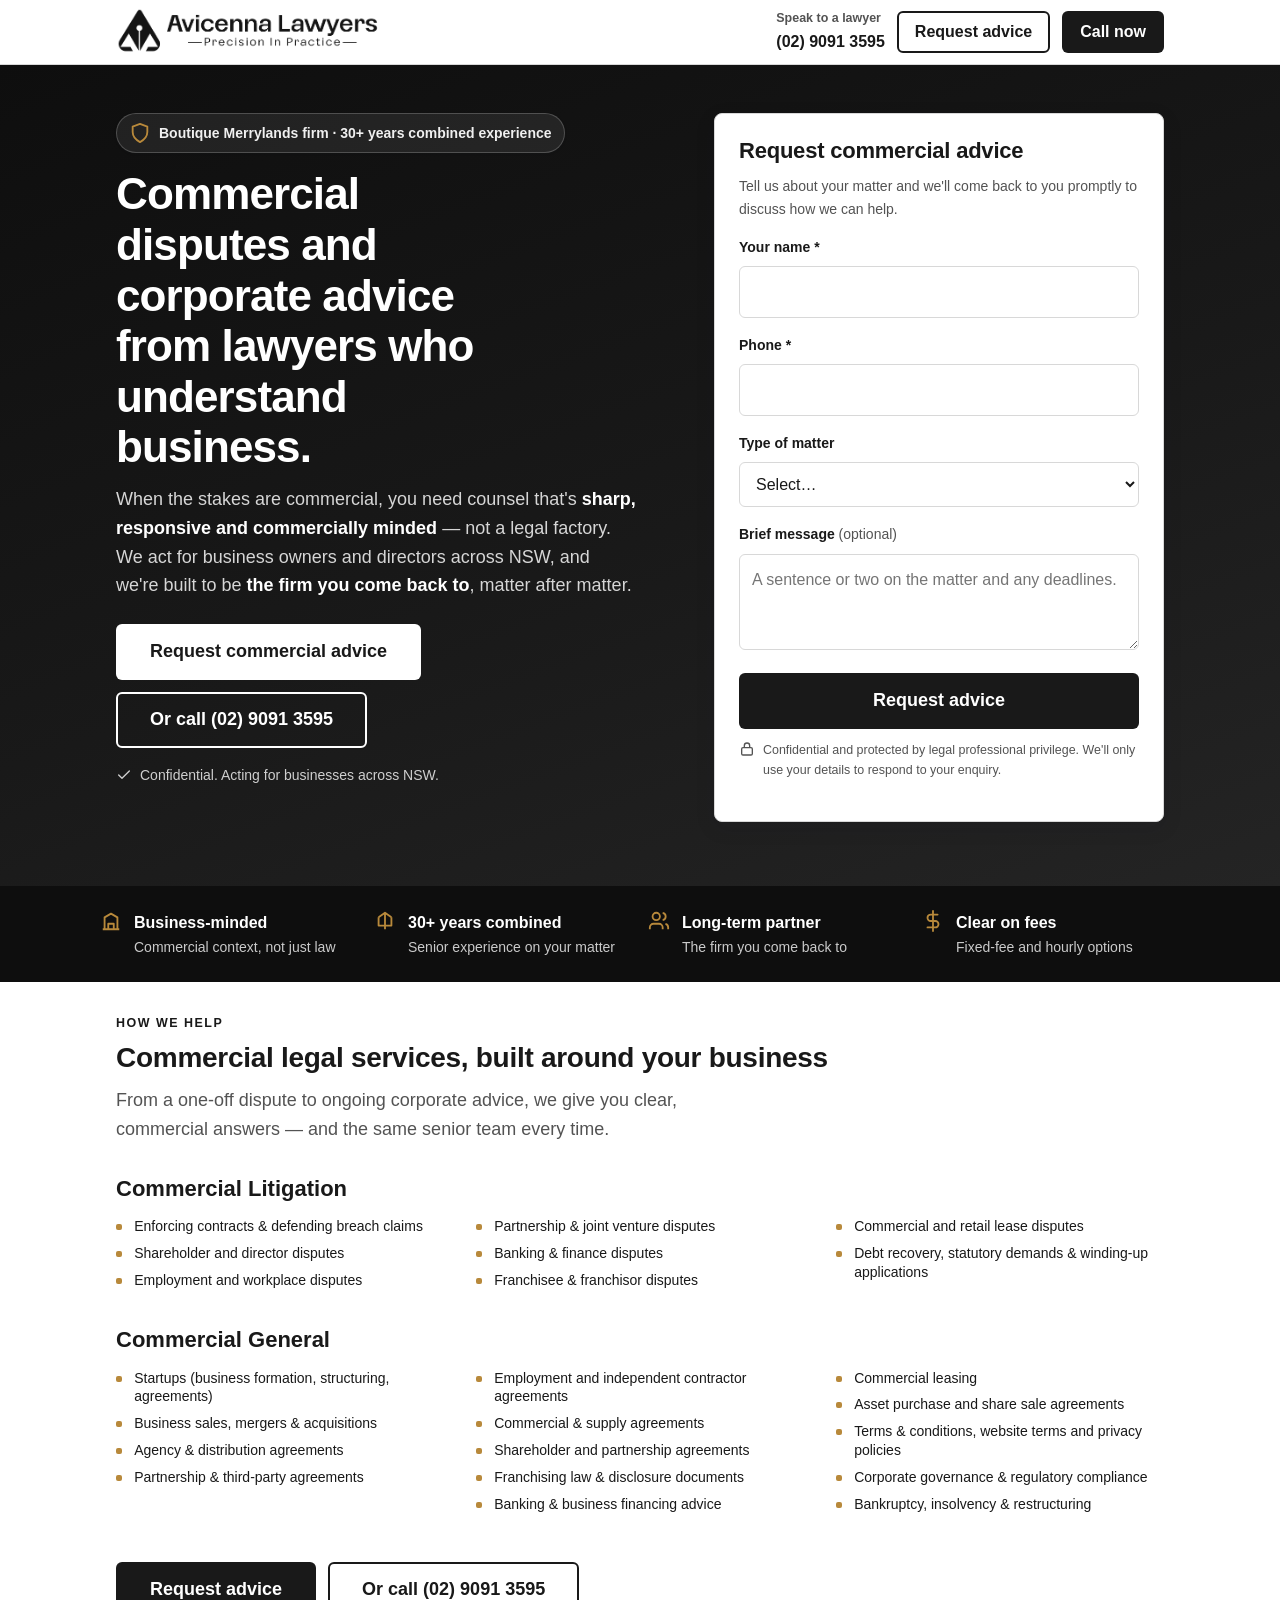
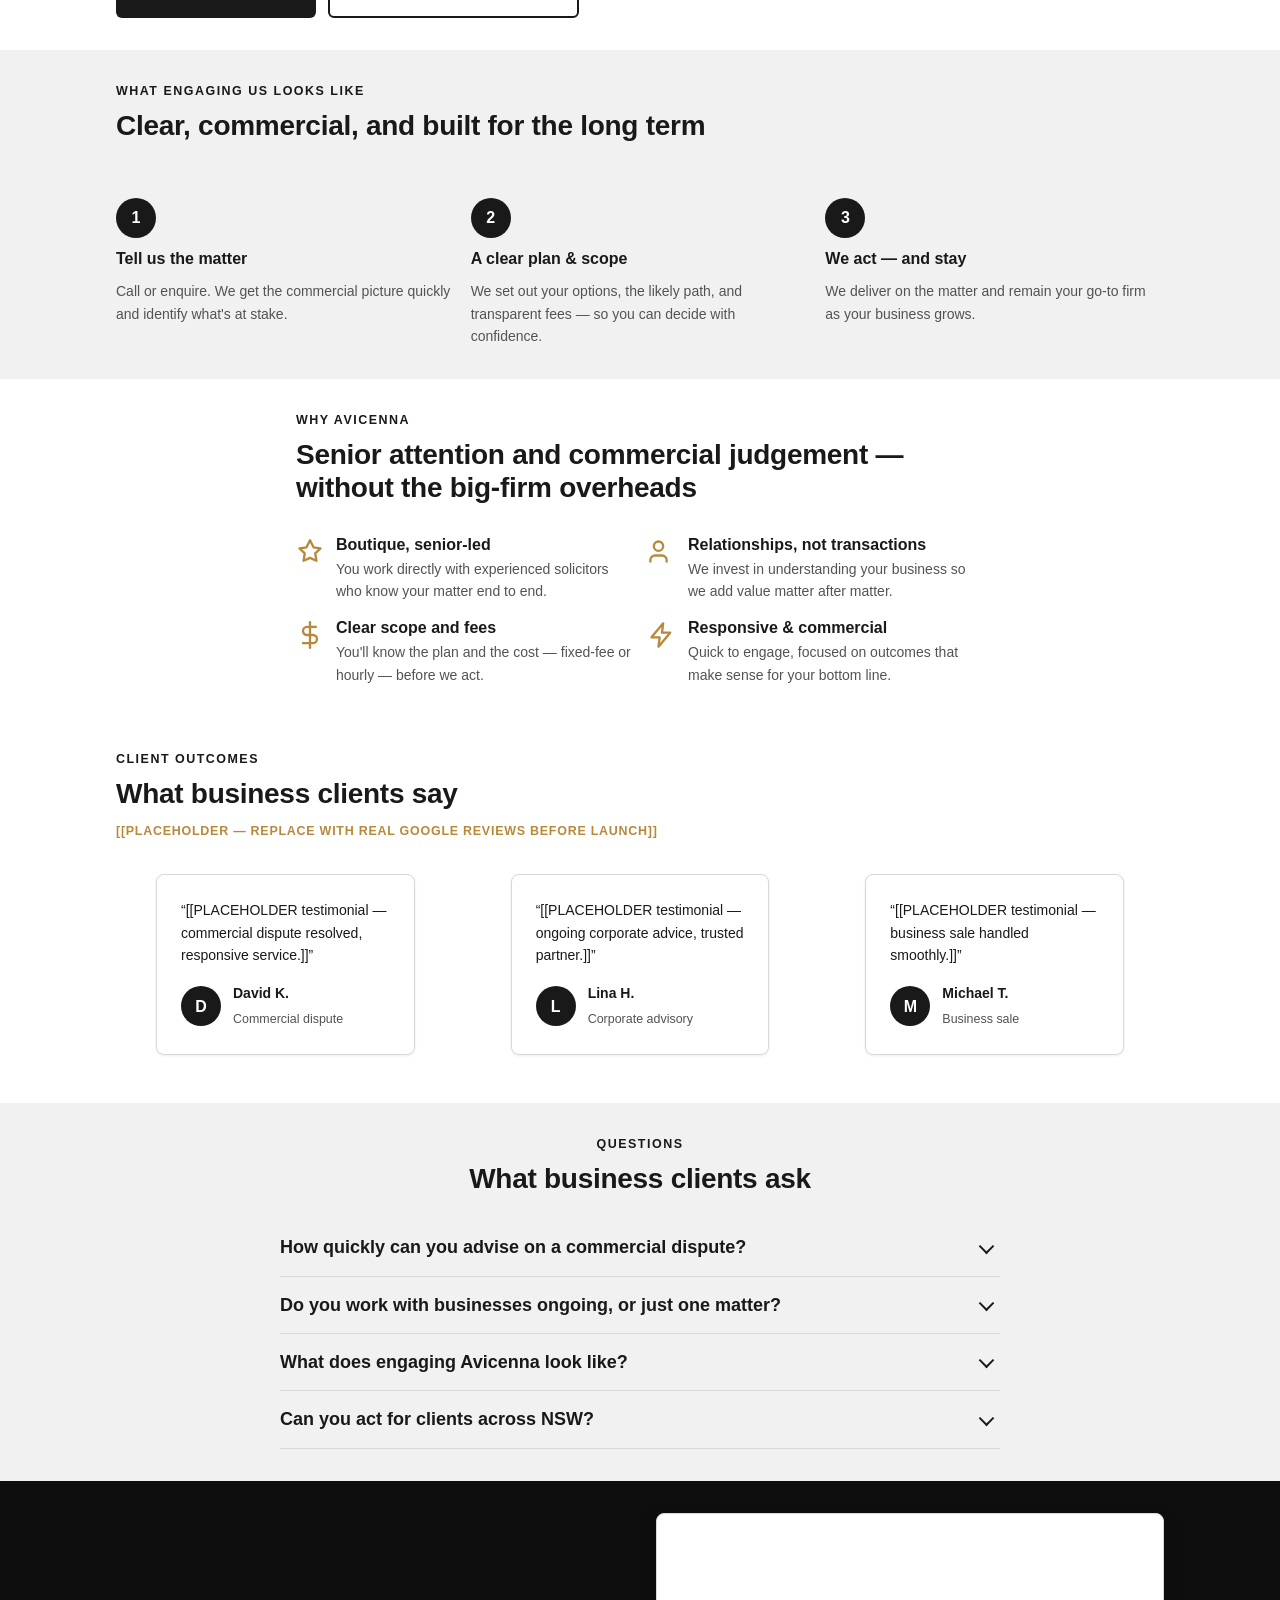
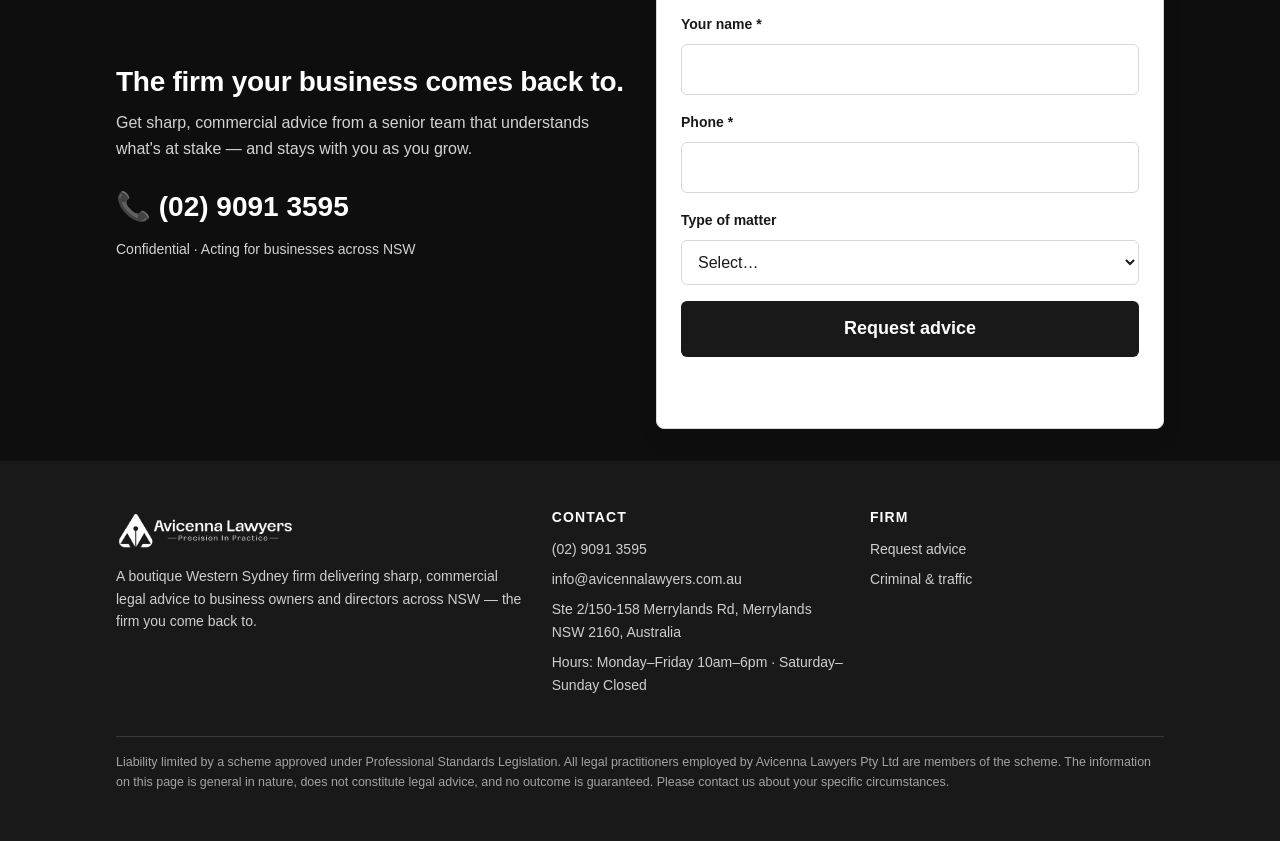
==== commit ea3a93fd: "Unify pages to firm brand palette, retain gold accent" ====
--- a/corporate-commercial.html
+++ b/corporate-commercial.html
@@ -25,7 +25,7 @@
   <title>Commercial &amp; corporate lawyers who understand business | Avicenna Lawyers, Merrylands</title>
   <meta name="description" content="Commercial disputes and corporate advice from Avicenna Lawyers, Merrylands. A boutique Western Sydney firm acting for business owners and directors across NSW — the firm you come back to." />
   <meta name="robots" content="index,follow" />
-  <meta name="theme-color" content="#16314f" />
+  <meta name="theme-color" content="#191919" />
   <link rel="icon" type="image/png" href="assets/img/favicon.png" />
 
   <!-- Google tag (gtag.js) — GA4 + Google Ads.
--- a/styles.css
+++ b/styles.css
@@ -43,70 +43,51 @@
   --maxw: 1080px;
   --maxw-narrow: 720px;
 
-  /* Neutrals (shared) */
+  /* Neutrals — Avicenna brand palette (avicennalawyers.com.au) */
   --white: #ffffff;
-  --ink: #1b2430;
-  --ink-soft: #475067;
-  --line: #e6e9ef;
-  --focus: #2f6fed;
-
-  /* Theme hooks — overridden per theme below */
+  --ink: #191919;          /* brand charcoal — primary dark (logo, headings, buttons) */
+  --ink-soft: #535353;     /* brand grey — body / muted text */
+  --line: #d8d8d8;         /* brand border grey (#C8C8C8), softened for thin rules */
+  --focus: #0b267f;        /* brand navy — focus ring */
+
+  /* Shared brand palette — BOTH pages draw from this single set of hues.
+     Calm vs sharp is expressed through weight/spacing, not different colours. */
   --bg: #ffffff;
-  --bg-alt: #f6f8fb;
+  --bg-alt: #f1f1f1;       /* brand light-grey section wash */
   --surface: #ffffff;
   --text: var(--ink);
   --text-soft: var(--ink-soft);
-  --brand: #2b5c8a;
-  --brand-deep: #1d4060;
-  --brand-tint: #eef4fa;
-  --accent: #2b5c8a;
-  --cta: #2b5c8a;
+  --brand: #191919;        /* primary brand dark */
+  --brand-deep: #0e0e0e;   /* deepest dark for dense / dark sections */
+  --brand-tint: #f1f1f1;   /* light brand wash (chips, soft panels) */
+  --accent: #b8893b;       /* GOLD accent — retained per client; dark-bg use only */
+  --cta: #191919;
   --cta-text: #ffffff;
-  --cta-hover: #1d4060;
-  --hero-grad: linear-gradient(160deg, #eef4fa 0%, #ffffff 70%);
+  --cta-hover: #000000;
+  --hero-grad: linear-gradient(170deg, #ffffff 0%, #f4f4f4 100%);
   --header-bg: rgba(255, 255, 255, 0.92);
   --radius-card: var(--radius);
 }
 
-/* ----- Theme 1: CALM / WARM (Criminal & Traffic) --------------------------- */
+/* Both pages share the brand palette above. The two classes below adjust ONLY
+   tone — whitespace, section weight, hero treatment, corner softness — never hue. */
+
+/* ----- Tone: CALM (Criminal & Traffic) — softer, lighter, more whitespace ---- */
 .theme-calm {
-  --bg: #ffffff;
-  --bg-alt: #f4f6f5;
-  --surface: #ffffff;
-  --brand: #3a6b63;        /* muted teal-sage */
-  --brand-deep: #284b46;
-  --brand-tint: #eef3f1;
-  --accent: #b07a4a;       /* warm clay accent */
-  --cta: #3a6b63;
-  --cta-hover: #284b46;
-  --cta-text: #ffffff;
-  --text: #243029;
-  --text-soft: #51605a;
-  --line: #e3e9e6;
-  --hero-grad: linear-gradient(165deg, #eef3f1 0%, #f7f5f1 60%, #ffffff 100%);
-  --header-bg: rgba(255, 255, 255, 0.92);
-  --radius-card: 16px;
-}
-
-/* ----- Theme 2: SHARP / CORPORATE (Corporate & Commercial) ----------------- */
+  --bg-alt: #f6f6f6;       /* gentler grey → softer contrast */
+  --brand-tint: #f4f4f4;
+  --hero-grad: linear-gradient(170deg, #ffffff 0%, #f3f3f3 65%, #ffffff 100%); /* light hero */
+  --radius-card: 16px;     /* softer corners */
+}
+.theme-calm .section { padding: var(--sp-8) 0; }   /* more breathing room */
+
+/* ----- Tone: SHARP (Corporate & Commercial) — denser, deeper brand dark ------ */
 .theme-corporate {
-  --bg: #ffffff;
-  --bg-alt: #f1f4f8;
-  --surface: #ffffff;
-  --brand: #16314f;        /* deep navy */
-  --brand-deep: #0e2238;
-  --brand-tint: #eaf0f6;
-  --accent: #b8893b;       /* restrained gold */
-  --cta: #16314f;
-  --cta-hover: #0e2238;
-  --cta-text: #ffffff;
-  --text: #131c27;
-  --text-soft: #46546a;
-  --line: #dfe5ee;
-  --hero-grad: linear-gradient(155deg, #0e2238 0%, #16314f 55%, #1d3e62 100%);
-  --header-bg: rgba(255, 255, 255, 0.94);
-  --radius-card: 8px;
-}
+  --bg-alt: #f1f1f1;
+  --hero-grad: linear-gradient(160deg, #0e0e0e 0%, #191919 55%, #242424 100%); /* dark hero */
+  --radius-card: 8px;      /* tighter corners */
+}
+.theme-corporate .section { padding: var(--sp-6) 0; }   /* denser rhythm */
 
 /* ----- Reset / base -------------------------------------------------------- */
 *, *::before, *::after { box-sizing: border-box; }
@@ -143,7 +124,7 @@
   letter-spacing: 0.12em;
   font-size: var(--fs-xs);
   font-weight: 700;
-  color: var(--accent);
+  color: var(--brand);   /* dark on light sections — gold would fail AA here */
   margin: 0 0 var(--sp-2);
 }
 .section__lead { color: var(--text-soft); font-size: var(--fs-md); max-width: 60ch; }
@@ -241,14 +222,19 @@
 .hero__reassure { margin-top: var(--sp-4); font-size: var(--fs-sm); color: var(--text-soft); display: inline-flex; align-items: center; gap: var(--sp-2); }
 
 /* Corporate theme: dark hero needs light text */
-.theme-corporate .hero { color: #eef3f9; }
+.theme-corporate .hero { color: #f2f2f2; }
 .theme-corporate .hero h1 { color: #ffffff; }
-.theme-corporate .hero__sub { color: #c7d4e2; }
+.theme-corporate .hero__sub { color: #d6d6d6; }
 .theme-corporate .hero__sub strong { color: #ffffff; }
-.theme-corporate .hero__credibility { background: rgba(255,255,255,0.08); border-color: rgba(255,255,255,0.18); color: #eaf2fb; }
-.theme-corporate .hero__reassure { color: #b9c7d8; }
+.theme-corporate .hero__credibility { background: rgba(255,255,255,0.08); border-color: rgba(255,255,255,0.20); color: #f0f0f0; }
+.theme-corporate .hero__credibility .trust__icon { color: var(--accent); }  /* gold accent on dark */
+.theme-corporate .hero__reassure { color: #cfcfcf; }
 .theme-corporate .hero .btn--ghost { color: #ffffff; }
 .theme-corporate .hero .btn--ghost:hover { background: rgba(255,255,255,0.12); }
+/* Hero CTA is brand-dark; invert it on the dark hero so it stays visible (AA).
+   Scoped to .hero__cta so the white form card's dark submit button is unaffected. */
+.theme-corporate .hero__cta .btn--primary { background: #ffffff; color: var(--brand); }
+.theme-corporate .hero__cta .btn--primary:hover { background: #ececec; }
 
 @media (min-width: 880px) {
   .hero__grid { display: grid; grid-template-columns: 1.1fr 0.9fr; gap: var(--sp-7); align-items: start; }
@@ -406,13 +392,13 @@
 .final-cta__phone { font-size: var(--fs-xl); font-weight: 800; color: #fff; text-decoration: none; display: inline-block; margin-top: var(--sp-2); }
 
 /* ----- Footer -------------------------------------------------------------- */
-.site-footer { background: #0d1620; color: #c4ccd6; padding: var(--sp-7) 0 var(--sp-6); font-size: var(--fs-sm); }
+.site-footer { background: #191919; color: #cfcfcf; padding: var(--sp-7) 0 var(--sp-6); font-size: var(--fs-sm); }
 .site-footer__grid { display: grid; gap: var(--sp-5); }
 @media (min-width: 720px) { .site-footer__grid { grid-template-columns: 1.4fr 1fr 1fr; } }
 .site-footer h4 { color: #fff; font-size: var(--fs-sm); text-transform: uppercase; letter-spacing: 0.08em; }
-.site-footer a { color: #c4ccd6; text-decoration: none; }
+.site-footer a { color: #cfcfcf; text-decoration: none; }
 .site-footer a:hover { color: #fff; text-decoration: underline; }
-.site-footer__legal { margin-top: var(--sp-6); padding-top: var(--sp-4); border-top: 1px solid rgba(255,255,255,0.12); color: #8a96a4; font-size: var(--fs-xs); }
+.site-footer__legal { margin-top: var(--sp-6); padding-top: var(--sp-4); border-top: 1px solid rgba(255,255,255,0.14); color: #a3a3a3; font-size: var(--fs-xs); }
 .site-footer ul { list-style: none; padding: 0; }
 .site-footer li { margin-bottom: var(--sp-2); }
 
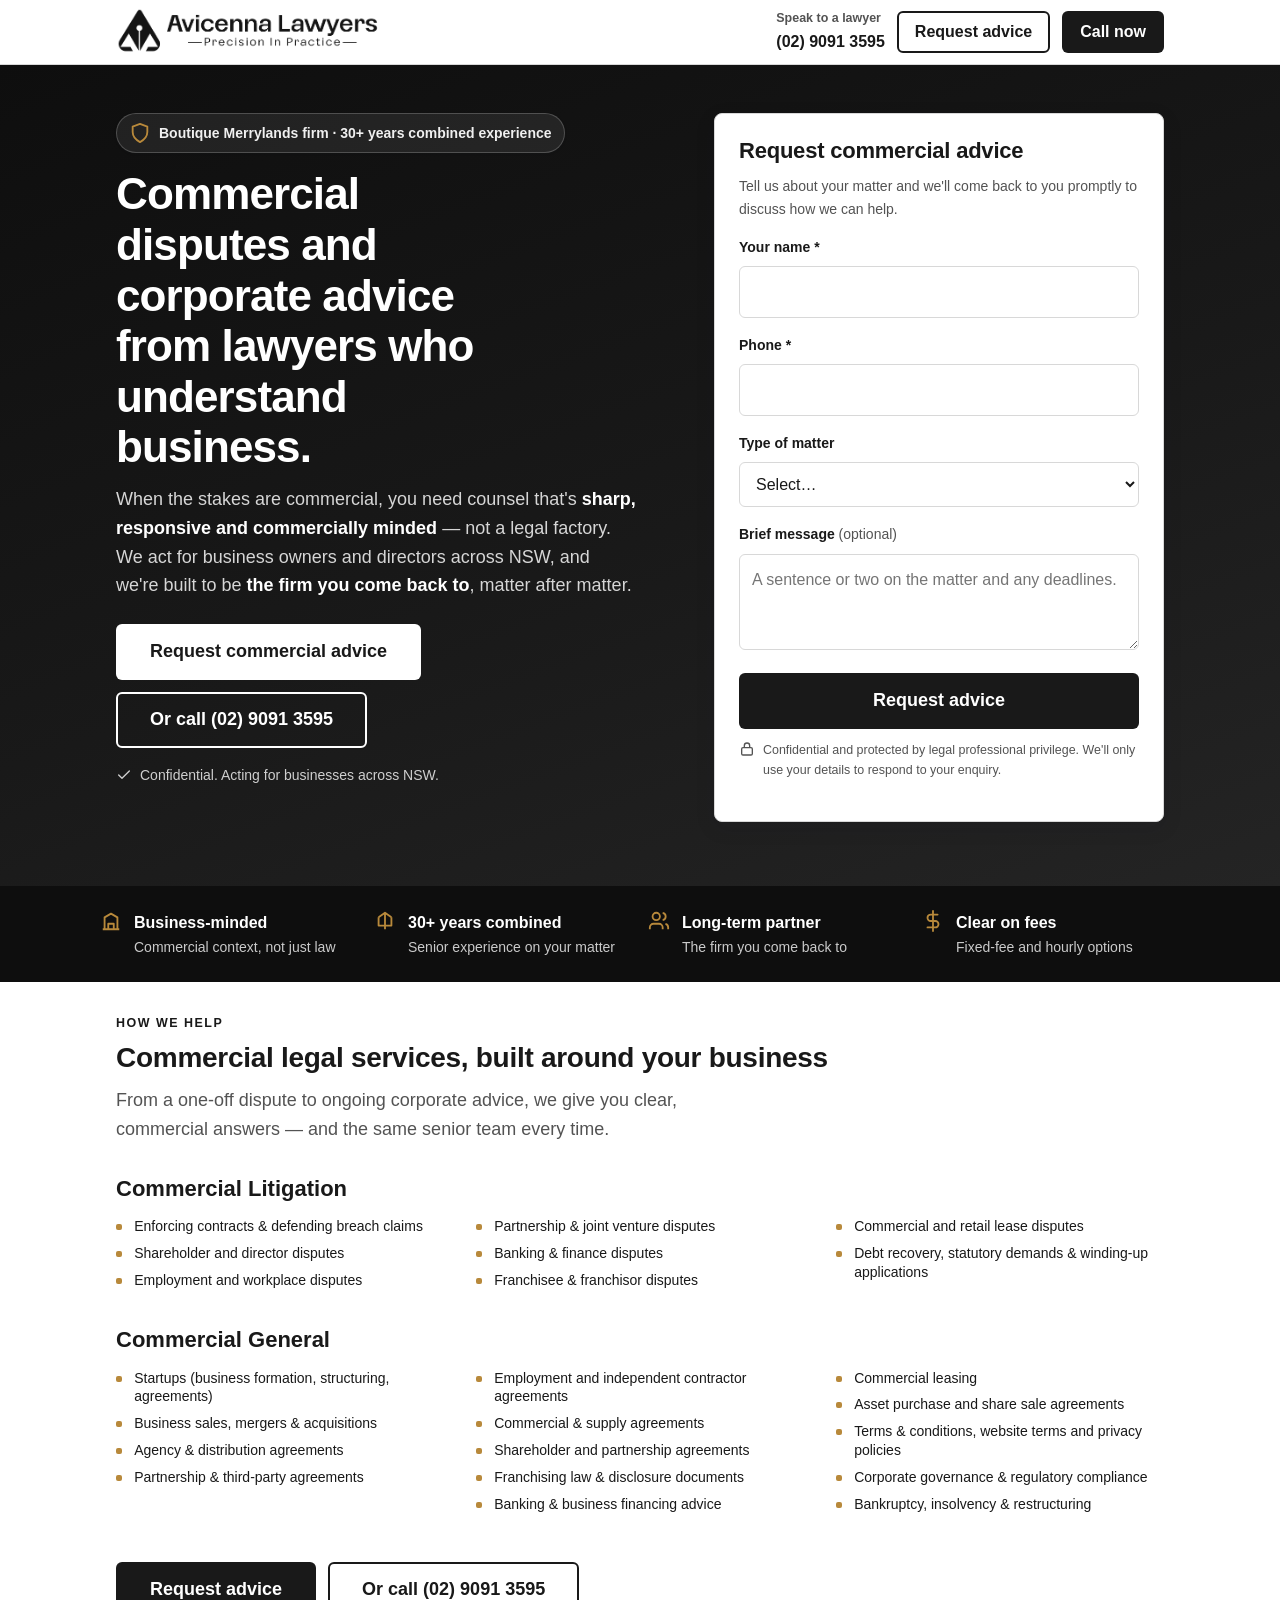
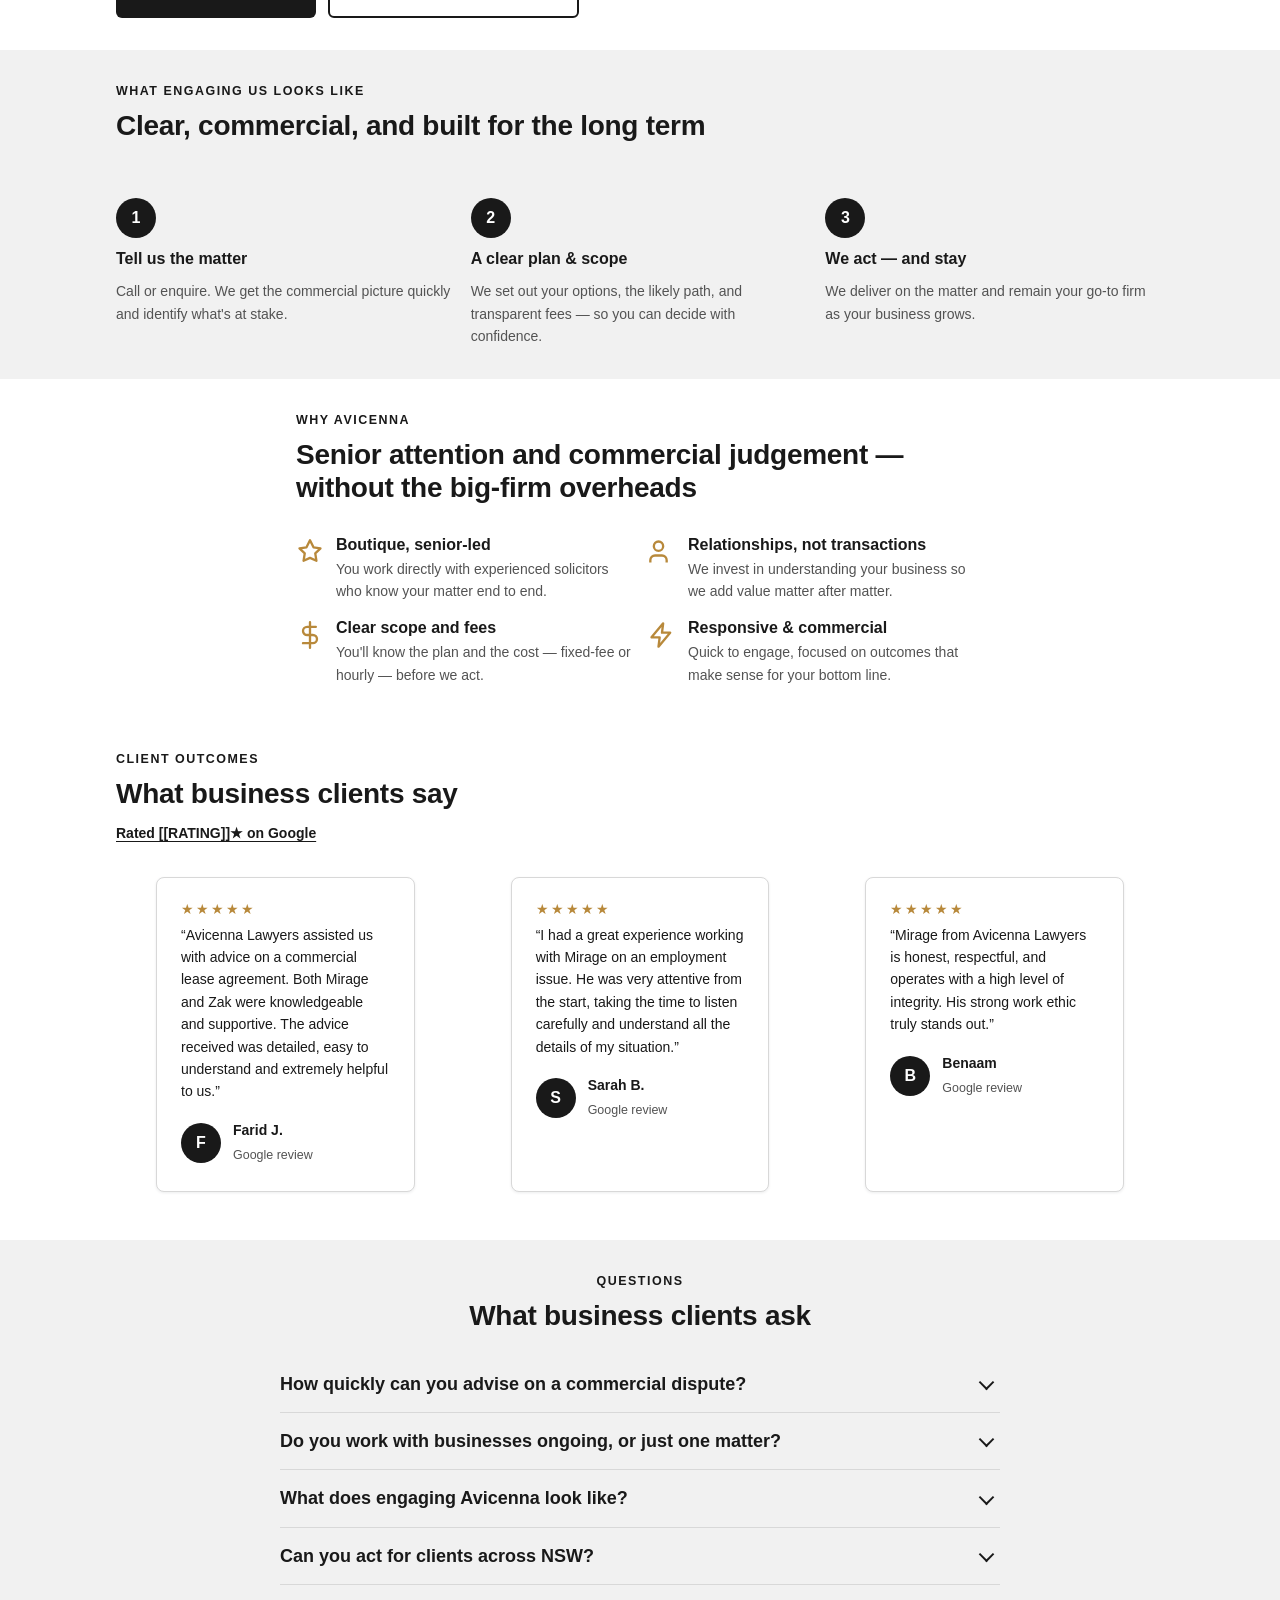
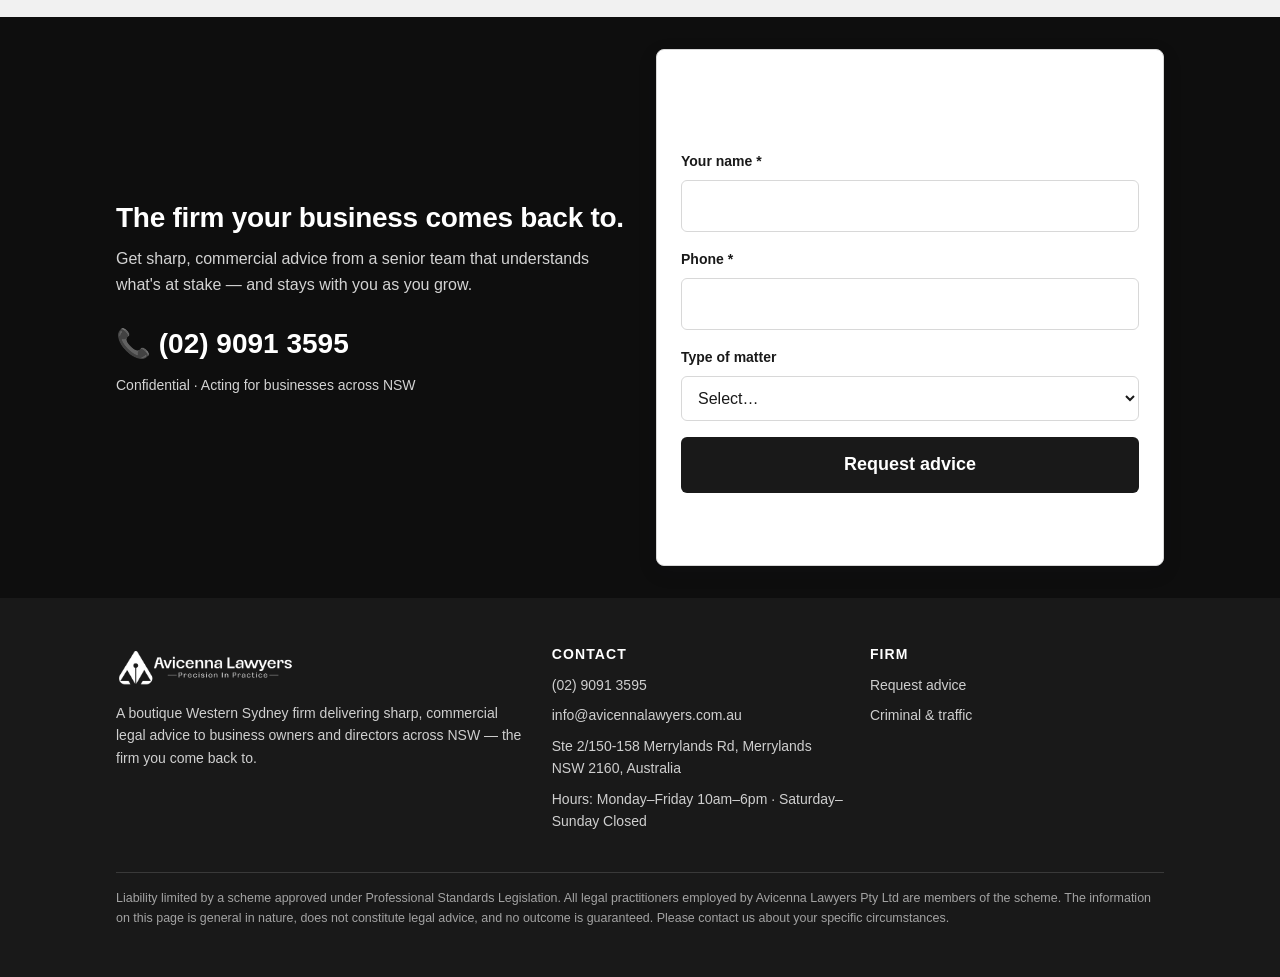
==== commit d8d35597: "Add real Google review testimonials" ====
--- a/corporate-commercial.html
+++ b/corporate-commercial.html
@@ -14,7 +14,7 @@
     [ ] Formspree ID       - replace XXXXXXXX in the Formspree URL (form action + CONFIG.FORM_ENDPOINT in main.js)
     [ ] GA4 / Ads IDs      - replace G-XXXXXXXXXX + AW-XXXXXXXXXX in the <head> gtag snippet
     [ ] Ads conv. labels   - add conversion labels to CONFIG.ADS_CONVERSIONS in main.js
-    [ ] Testimonials       - replace the [[PLACEHOLDER]] reviews with real Google reviews
+    [x] Testimonials       - real Google reviews added (still need [[RATING]] + [[GOOGLE_REVIEWS_URL]])
     [x] [[TODO confirm]]   - service lines set (Commercial Litigation + Commercial General); no free-consult on corporate
   ==========================================================================
 -->
@@ -263,27 +263,30 @@
       <div class="container">
         <p class="section__eyebrow">Client outcomes</p>
         <h2 id="reviews-h">What business clients say</h2>
-        <p class="placeholder-note">[[PLACEHOLDER — replace with real Google reviews before launch]]</p>
+        <p class="reviews-link"><a href="[[GOOGLE_REVIEWS_URL]]">Rated [[RATING]]★ on Google</a></p>
         <div class="testimonials" style="margin-top:var(--sp-4)">
           <figure class="testimonial">
-            <p>“[[PLACEHOLDER testimonial — commercial dispute resolved, responsive service.]]”</p>
+            <div class="testimonial__stars" role="img" aria-label="Rated 5 out of 5 stars">★★★★★</div>
+            <p>“Avicenna Lawyers assisted us with advice on a commercial lease agreement. Both Mirage and Zak were knowledgeable and supportive. The advice received was detailed, easy to understand and extremely helpful to us.”</p>
             <figcaption class="testimonial__person">
-              <span class="testimonial__avatar" aria-hidden="true">D</span>
-              <span class="testimonial__meta"><strong>David K.</strong><span>Commercial dispute</span></span>
+              <span class="testimonial__avatar" aria-hidden="true">F</span>
+              <span class="testimonial__meta"><strong>Farid J.</strong><span>Google review</span></span>
             </figcaption>
           </figure>
           <figure class="testimonial">
-            <p>“[[PLACEHOLDER testimonial — ongoing corporate advice, trusted partner.]]”</p>
+            <div class="testimonial__stars" role="img" aria-label="Rated 5 out of 5 stars">★★★★★</div>
+            <p>“I had a great experience working with Mirage on an employment issue. He was very attentive from the start, taking the time to listen carefully and understand all the details of my situation.”</p>
             <figcaption class="testimonial__person">
-              <span class="testimonial__avatar" aria-hidden="true">L</span>
-              <span class="testimonial__meta"><strong>Lina H.</strong><span>Corporate advisory</span></span>
+              <span class="testimonial__avatar" aria-hidden="true">S</span>
+              <span class="testimonial__meta"><strong>Sarah B.</strong><span>Google review</span></span>
             </figcaption>
           </figure>
           <figure class="testimonial">
-            <p>“[[PLACEHOLDER testimonial — business sale handled smoothly.]]”</p>
+            <div class="testimonial__stars" role="img" aria-label="Rated 5 out of 5 stars">★★★★★</div>
+            <p>“Mirage from Avicenna Lawyers is honest, respectful, and operates with a high level of integrity. His strong work ethic truly stands out.”</p>
             <figcaption class="testimonial__person">
-              <span class="testimonial__avatar" aria-hidden="true">M</span>
-              <span class="testimonial__meta"><strong>Michael T.</strong><span>Business sale</span></span>
+              <span class="testimonial__avatar" aria-hidden="true">B</span>
+              <span class="testimonial__meta"><strong>Benaam</strong><span>Google review</span></span>
             </figcaption>
           </figure>
         </div>
--- a/styles.css
+++ b/styles.css
@@ -361,6 +361,10 @@
 .testimonial__avatar { width: 40px; height: 40px; border-radius: 50%; background: var(--brand); color: #fff; display: grid; place-items: center; font-weight: 800; flex: none; }
 .testimonial__meta strong { display: block; font-size: var(--fs-sm); }
 .testimonial__meta span { font-size: var(--fs-xs); color: var(--text-soft); }
+.testimonial__stars { color: var(--accent); font-size: var(--fs-sm); letter-spacing: 2px; line-height: 1; margin-bottom: var(--sp-2); }
+.reviews-link { font-size: var(--fs-sm); font-weight: 700; margin-bottom: var(--sp-4); }
+.reviews-link a { color: var(--brand); text-decoration: underline; text-underline-offset: 3px; }
+.reviews-link a:hover { text-decoration-thickness: 2px; }
 .placeholder-note { font-size: var(--fs-xs); color: var(--accent); font-weight: 700; text-transform: uppercase; letter-spacing: 0.06em; margin-bottom: var(--sp-3); }
 
 /* ----- FAQ accordion ------------------------------------------------------- */
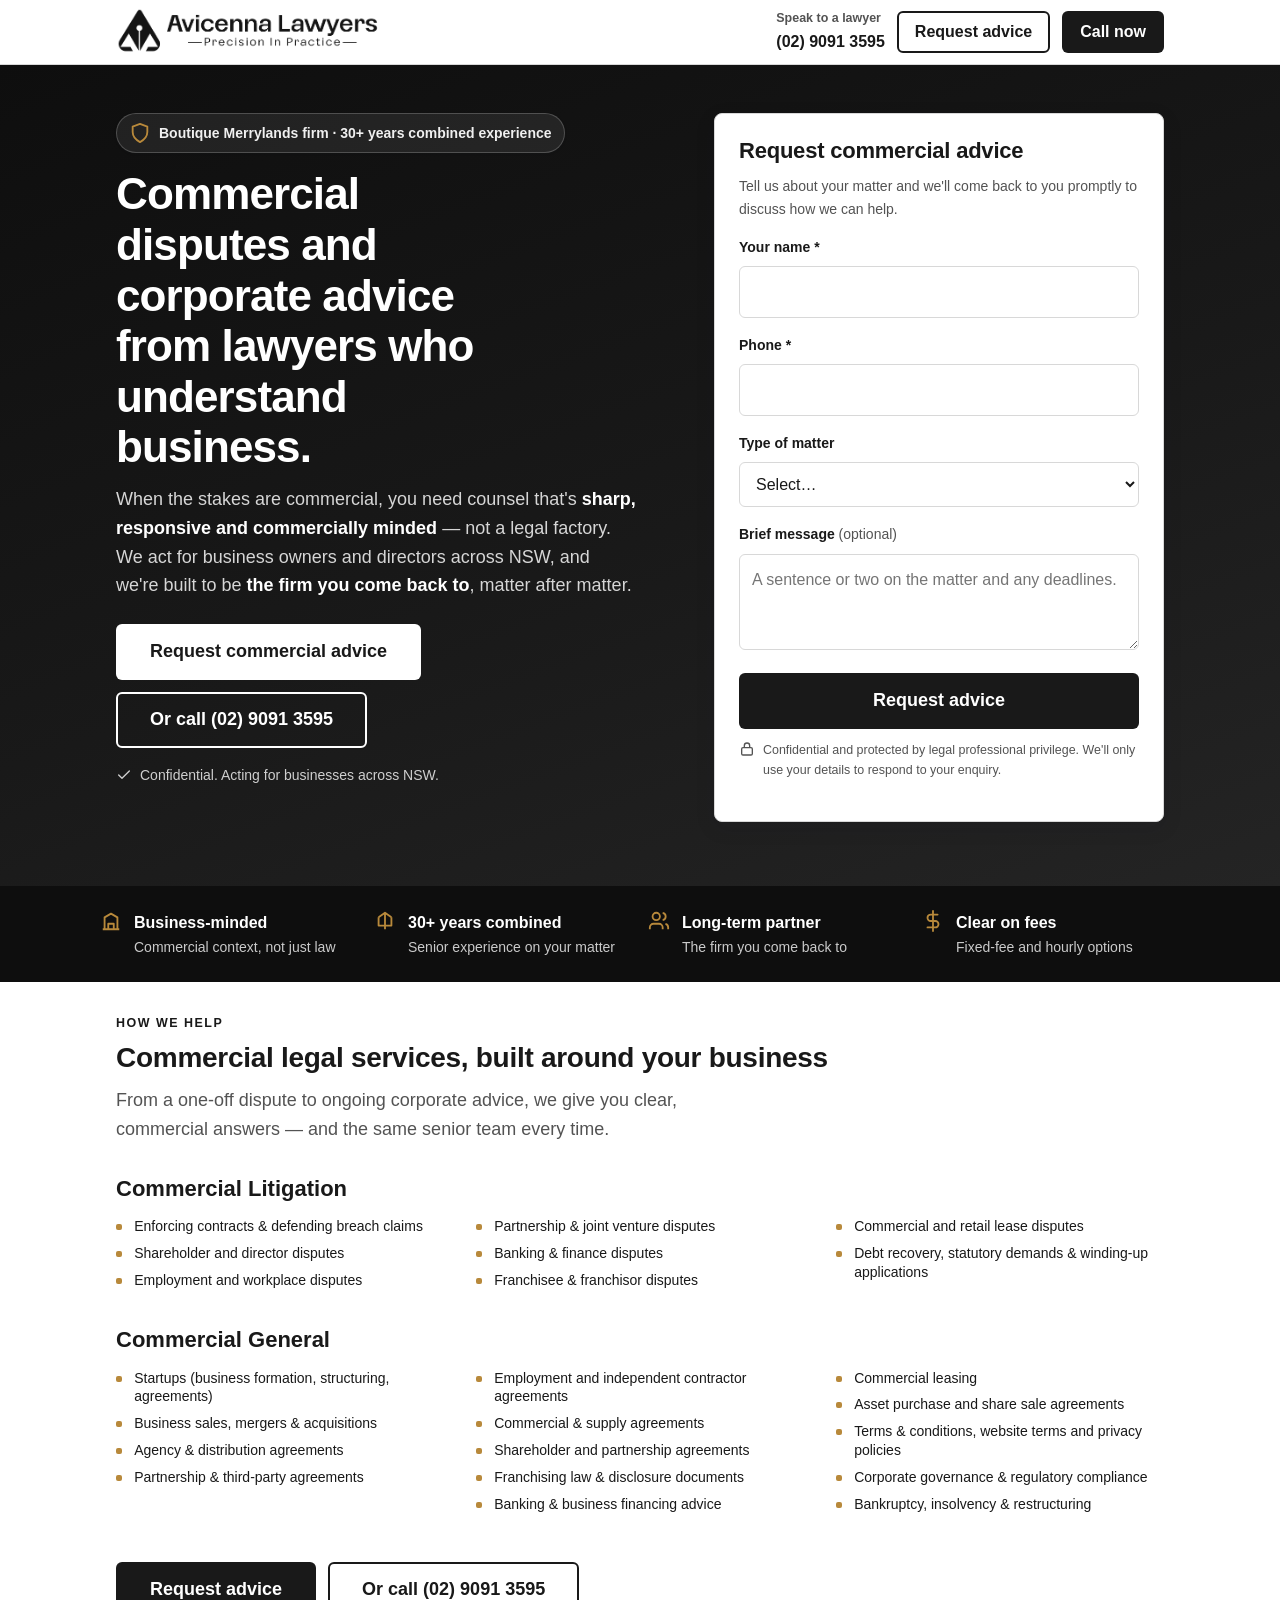
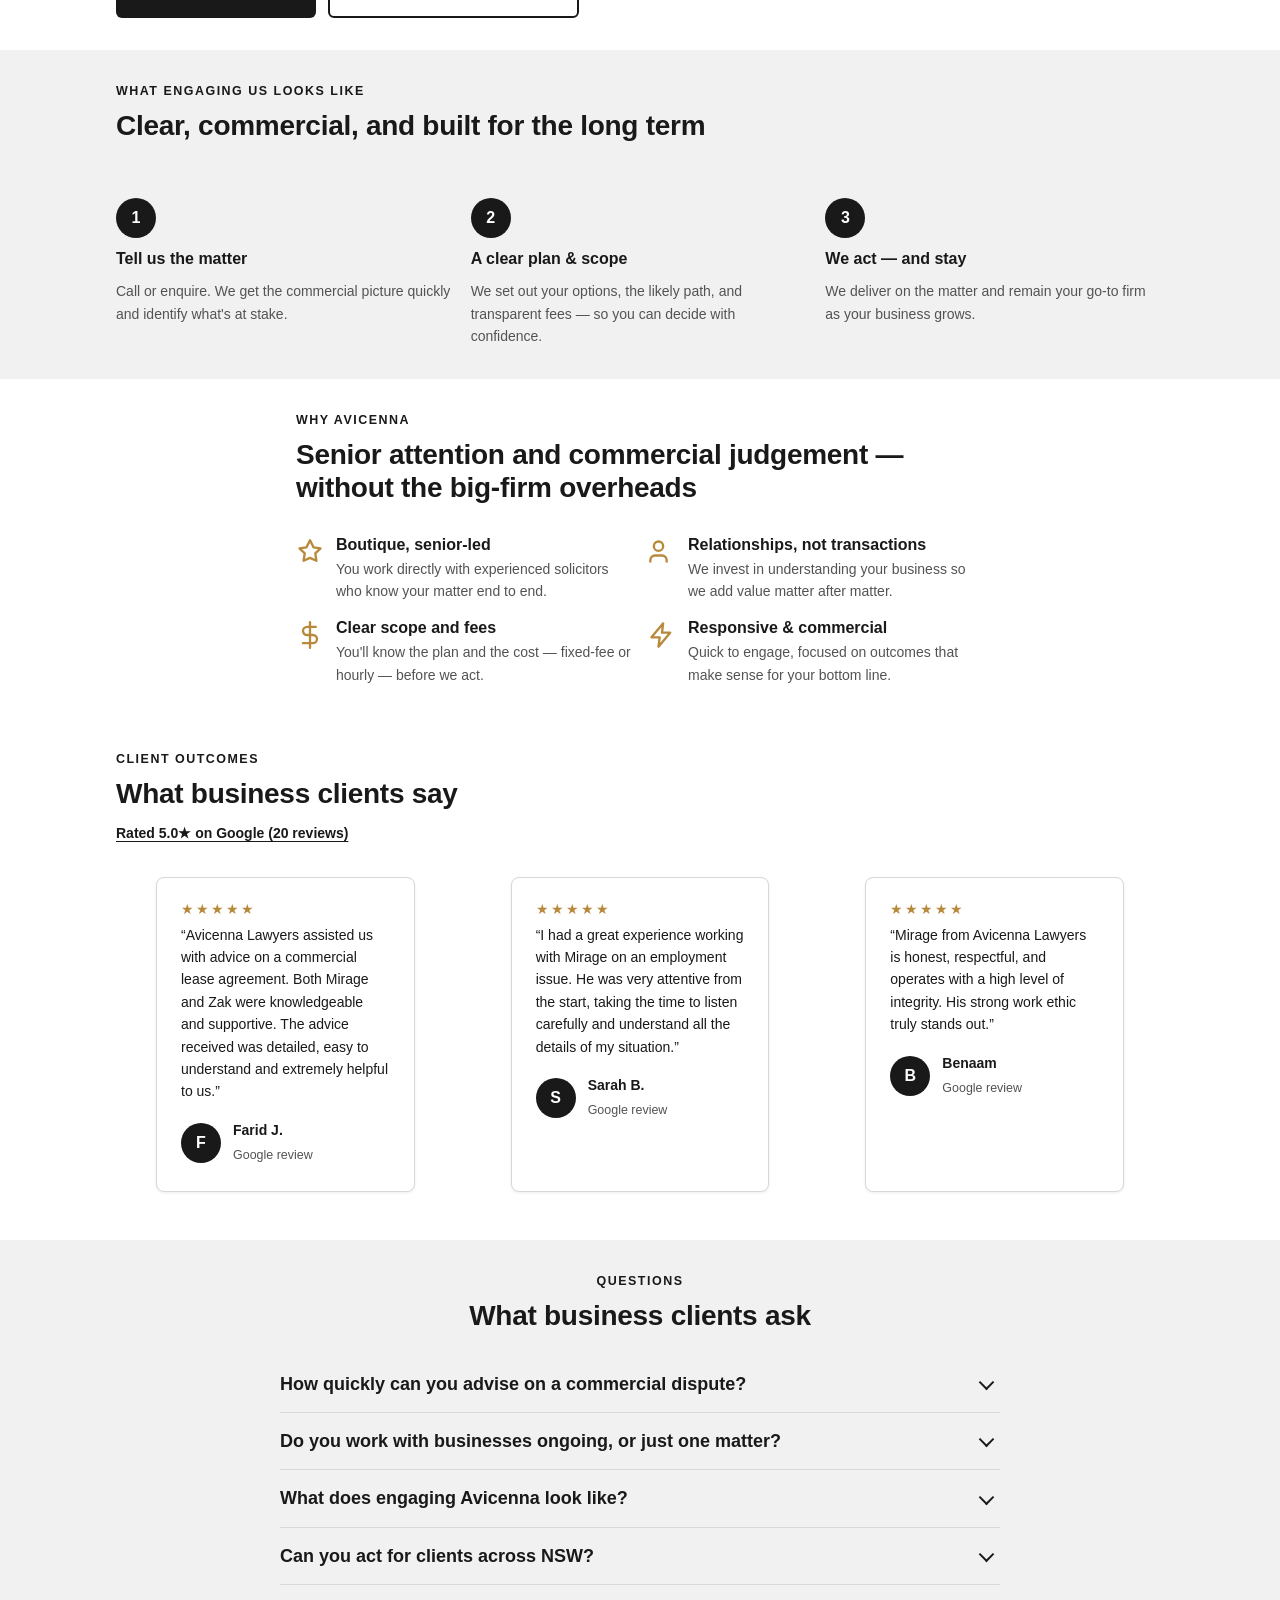
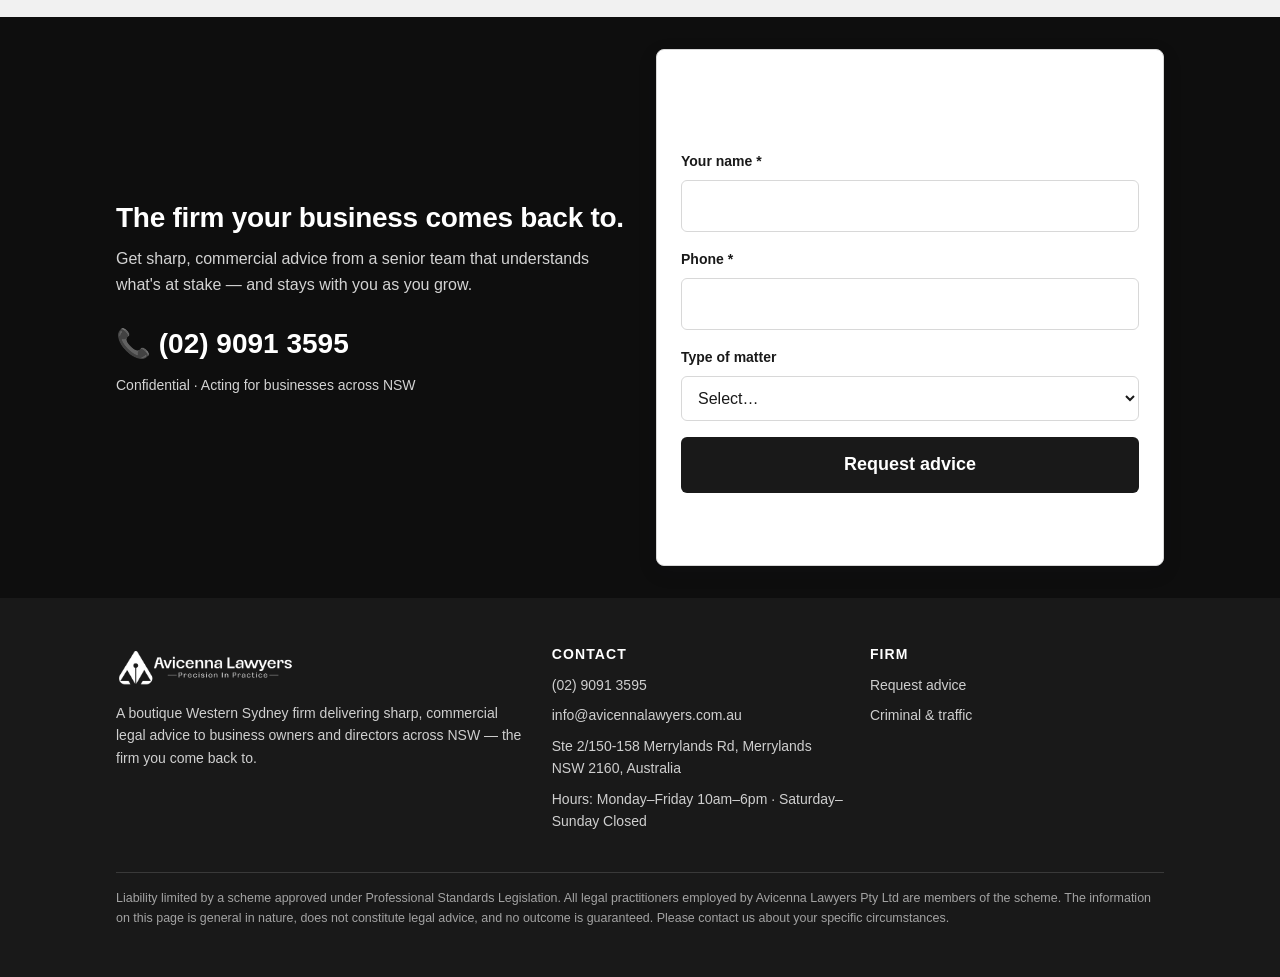
==== commit 9b774e12: "Add Google rating (5.0, 20 reviews) and reviews link" ====
--- a/corporate-commercial.html
+++ b/corporate-commercial.html
@@ -14,7 +14,7 @@
     [ ] Formspree ID       - replace XXXXXXXX in the Formspree URL (form action + CONFIG.FORM_ENDPOINT in main.js)
     [ ] GA4 / Ads IDs      - replace G-XXXXXXXXXX + AW-XXXXXXXXXX in the <head> gtag snippet
     [ ] Ads conv. labels   - add conversion labels to CONFIG.ADS_CONVERSIONS in main.js
-    [x] Testimonials       - real Google reviews added (still need [[RATING]] + [[GOOGLE_REVIEWS_URL]])
+    [x] Testimonials       - real Google reviews added; rating 5.0 / 20 reviews + reviews link wired
     [x] [[TODO confirm]]   - service lines set (Commercial Litigation + Commercial General); no free-consult on corporate
   ==========================================================================
 -->
@@ -263,7 +263,7 @@
       <div class="container">
         <p class="section__eyebrow">Client outcomes</p>
         <h2 id="reviews-h">What business clients say</h2>
-        <p class="reviews-link"><a href="[[GOOGLE_REVIEWS_URL]]">Rated [[RATING]]★ on Google</a></p>
+        <p class="reviews-link"><a href="https://maps.app.goo.gl/AhYmFJUgGAVG3Uxz9" target="_blank" rel="noopener noreferrer">Rated 5.0★ on Google (20 reviews)</a></p>
         <div class="testimonials" style="margin-top:var(--sp-4)">
           <figure class="testimonial">
             <div class="testimonial__stars" role="img" aria-label="Rated 5 out of 5 stars">★★★★★</div>
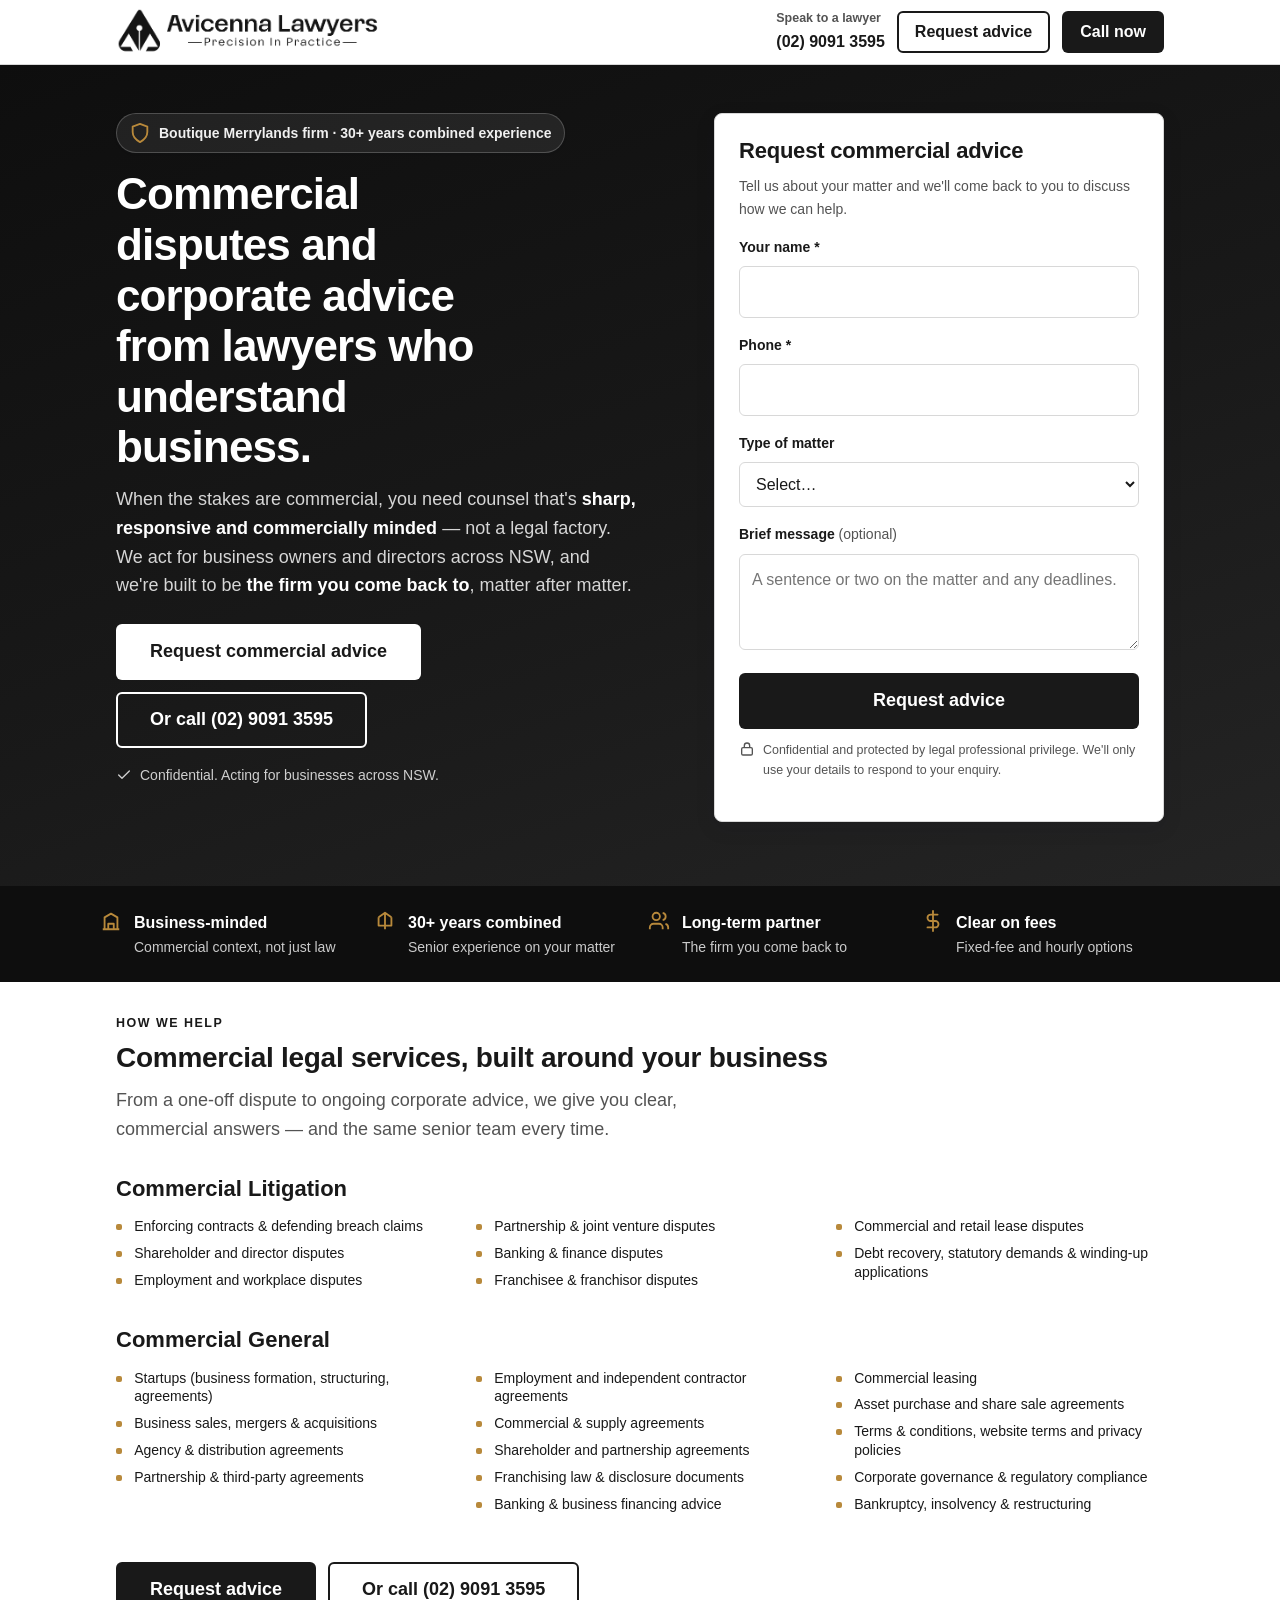
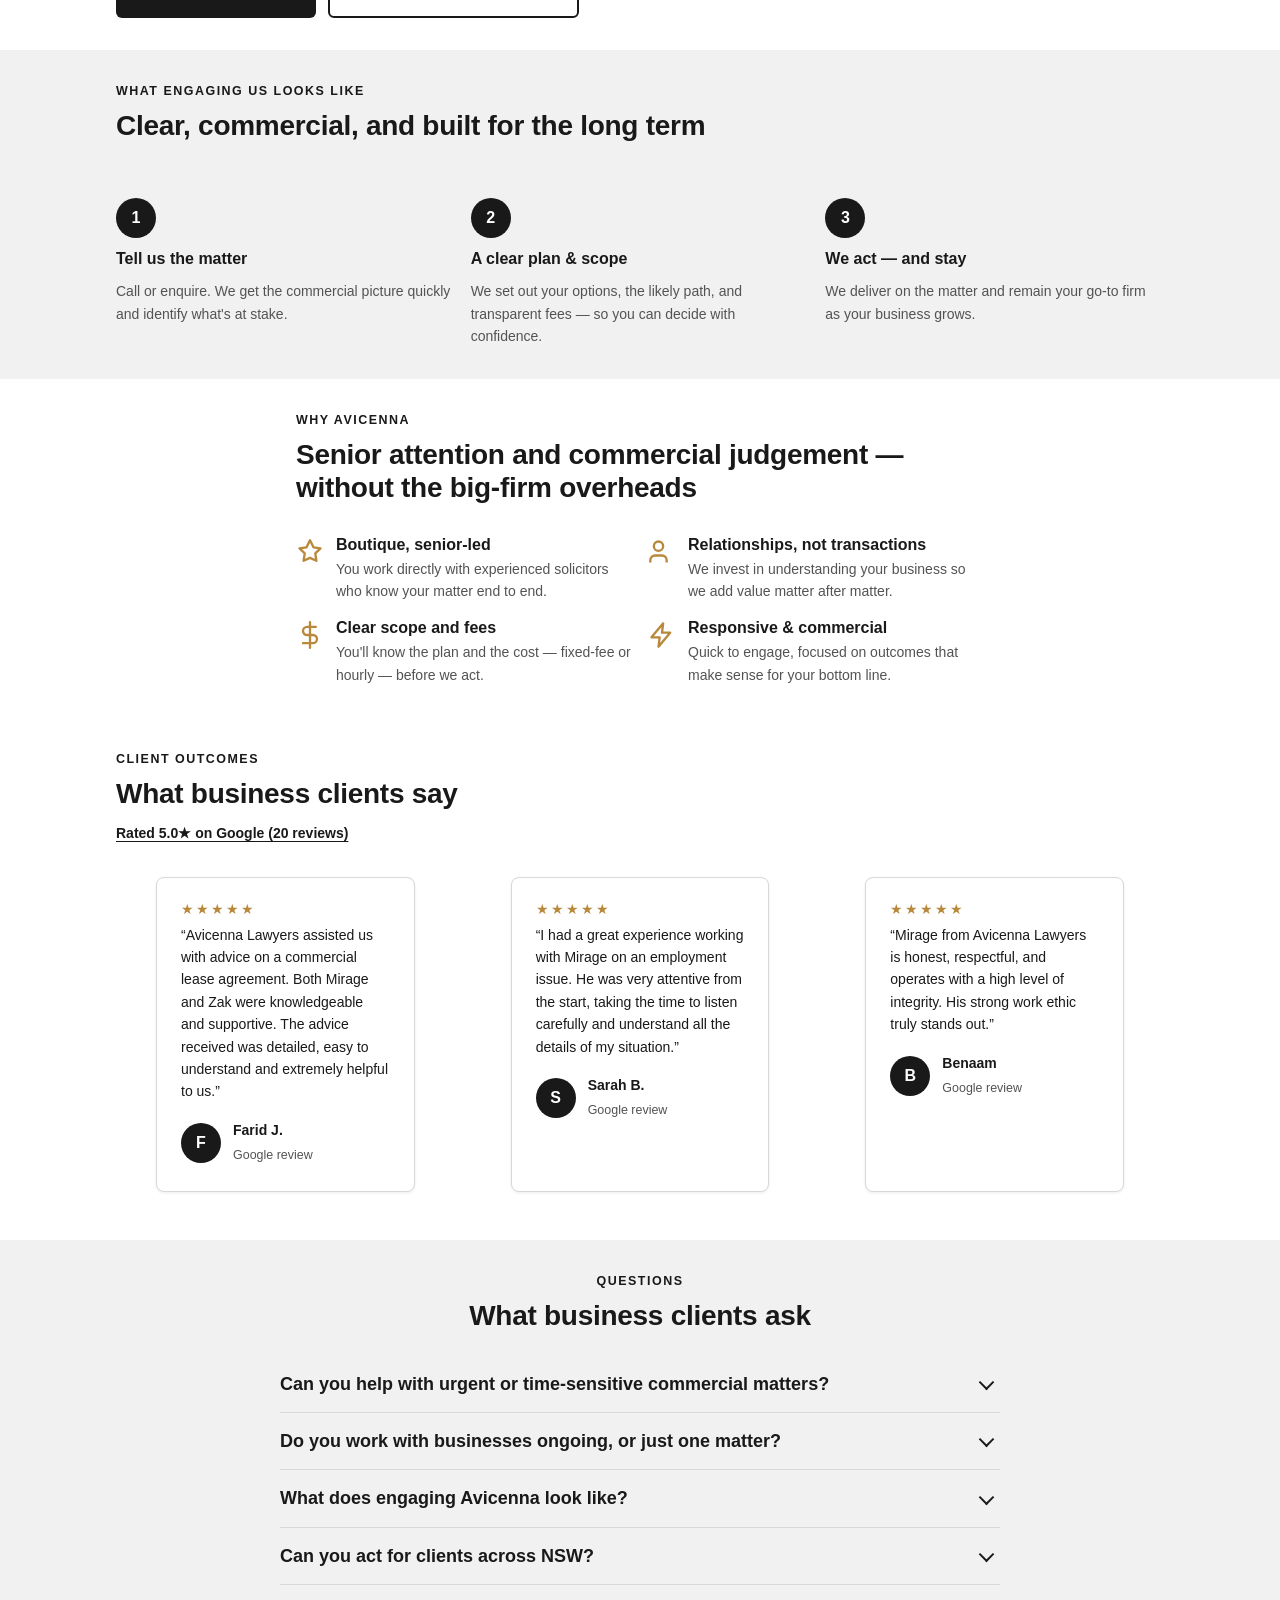
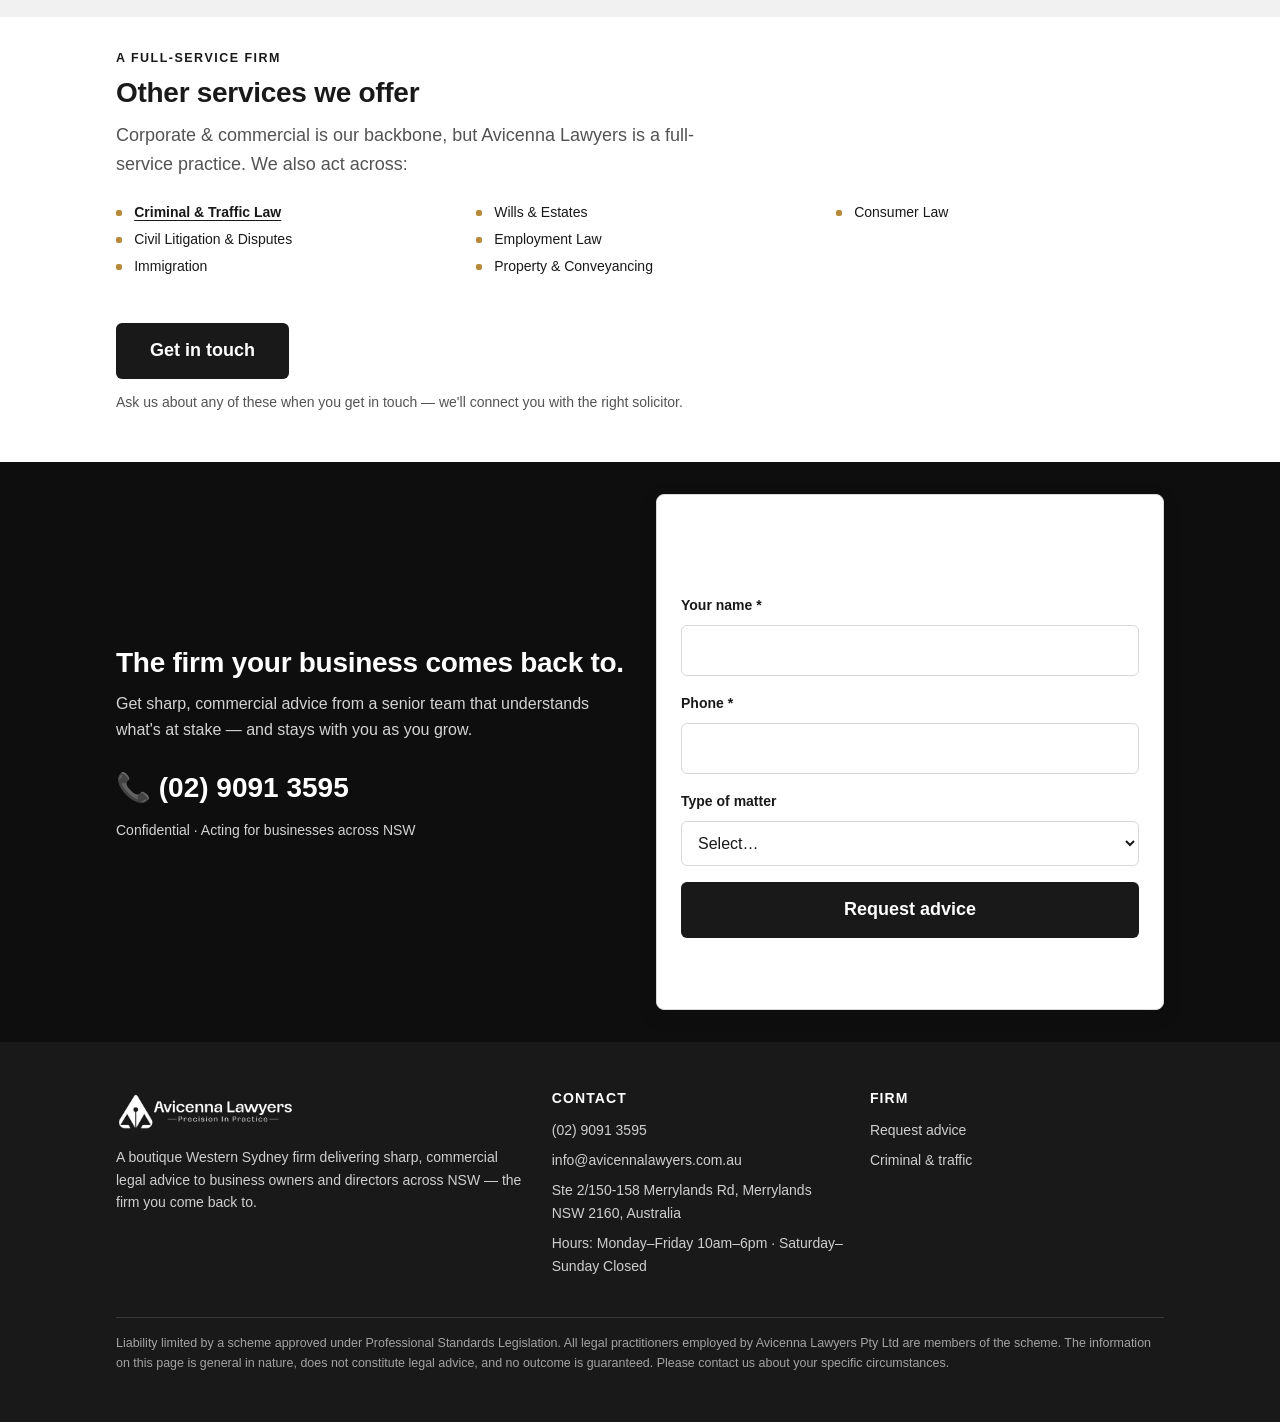
==== commit c316e892: "Client amendments: FAQ response time, corporate service breadth, criminal reviews" ====
--- a/corporate-commercial.html
+++ b/corporate-commercial.html
@@ -89,7 +89,7 @@
 
           <div id="enquiry" class="form-card">
             <h2>Request commercial advice</h2>
-            <p class="form-card__hint">Tell us about your matter and we'll come back to you promptly to discuss how we can help.</p>
+            <p class="form-card__hint">Tell us about your matter and we'll come back to you to discuss how we can help.</p>
             <form class="lead-form" action="https://formspree.io/f/XXXXXXXX" method="post" novalidate data-form="corporate-commercial">
               <input type="hidden" name="page" value="corporate-commercial" />
               <div class="visually-hidden" aria-hidden="true">
@@ -300,8 +300,8 @@
         <h2 id="faq-h" class="center">What business clients ask</h2>
         <div class="faq" data-faq style="margin-top:var(--sp-5)">
           <div class="faq__item">
-            <button class="faq__q" aria-expanded="false">How quickly can you advise on a commercial dispute?</button>
-            <div class="faq__a"><div class="faq__a-inner">We know commercial matters often move fast. Reach out and we'll arrange an initial discussion promptly to understand the matter, any deadlines, and the immediate steps worth taking. [[TODO confirm — state your typical response time if you want to commit to one.]]</div></div>
+            <button class="faq__q" aria-expanded="false">Can you help with urgent or time-sensitive commercial matters?</button>
+            <div class="faq__a"><div class="faq__a-inner">Yes. Commercial matters often move fast, so tell us your matter and any deadlines when you get in touch and we'll prioritise it accordingly — and be upfront about the immediate steps worth taking.</div></div>
           </div>
           <div class="faq__item">
             <button class="faq__q" aria-expanded="false">Do you work with businesses ongoing, or just one matter?</button>
@@ -316,6 +316,28 @@
             <div class="faq__a"><div class="faq__a-inner">Yes. We're based in Merrylands but act for business clients across NSW, with much of the work handled by phone, video and email where that's efficient for you.</div></div>
           </div>
         </div>
+      </div>
+    </section>
+
+    <!-- ============================== OTHER SERVICES ============================== -->
+    <section class="section" aria-labelledby="other-h">
+      <div class="container">
+        <p class="section__eyebrow">A full-service firm</p>
+        <h2 id="other-h">Other services we offer</h2>
+        <p class="section__lead">Corporate &amp; commercial is our backbone, but Avicenna Lawyers is a full-service practice. We also act across:</p>
+        <ul class="matter-list" style="margin-top:var(--sp-5)">
+          <li><a href="criminal-traffic.html" style="text-decoration:underline;text-underline-offset:3px;font-weight:600">Criminal &amp; Traffic Law</a></li>
+          <li>Civil Litigation &amp; Disputes</li>
+          <li>Immigration</li>
+          <li>Wills &amp; Estates</li>
+          <li>Employment Law</li>
+          <li>Property &amp; Conveyancing</li>
+          <li>Consumer Law</li>
+        </ul>
+        <div class="matter-cta">
+          <a class="btn btn--primary btn--lg" href="#enquiry" data-conversion="other_services_enquire">Get in touch</a>
+        </div>
+        <p class="matter-cta__note">Ask us about any of these when you get in touch — we'll connect you with the right solicitor.</p>
       </div>
     </section>
 
@@ -330,7 +352,7 @@
         </div>
         <div class="form-card">
           <h2>Request commercial advice</h2>
-          <p class="form-card__hint">Leave your details and we'll come back to you promptly.</p>
+          <p class="form-card__hint">Leave your details and we'll be in touch to discuss your matter.</p>
           <form class="lead-form" action="https://formspree.io/f/XXXXXXXX" method="post" novalidate data-form="corporate-commercial-final">
             <input type="hidden" name="page" value="corporate-commercial" />
             <div class="visually-hidden" aria-hidden="true">
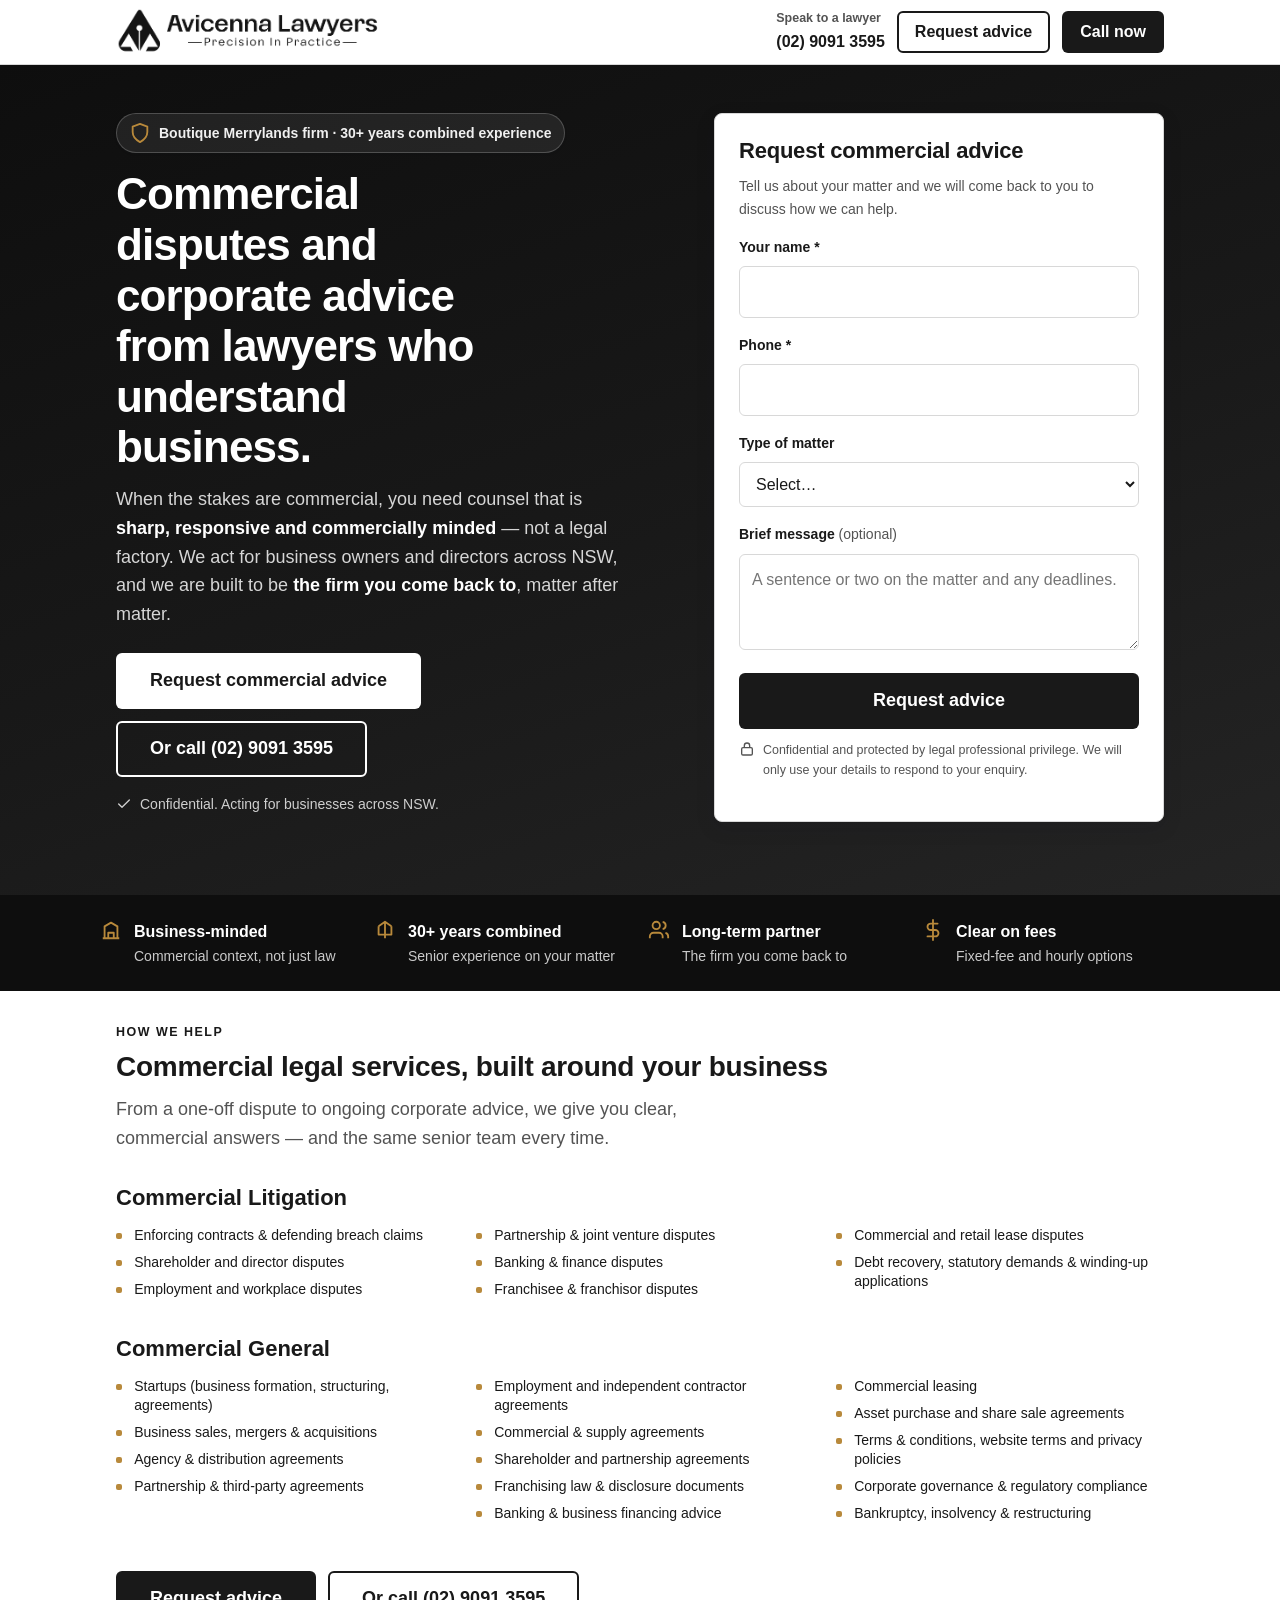
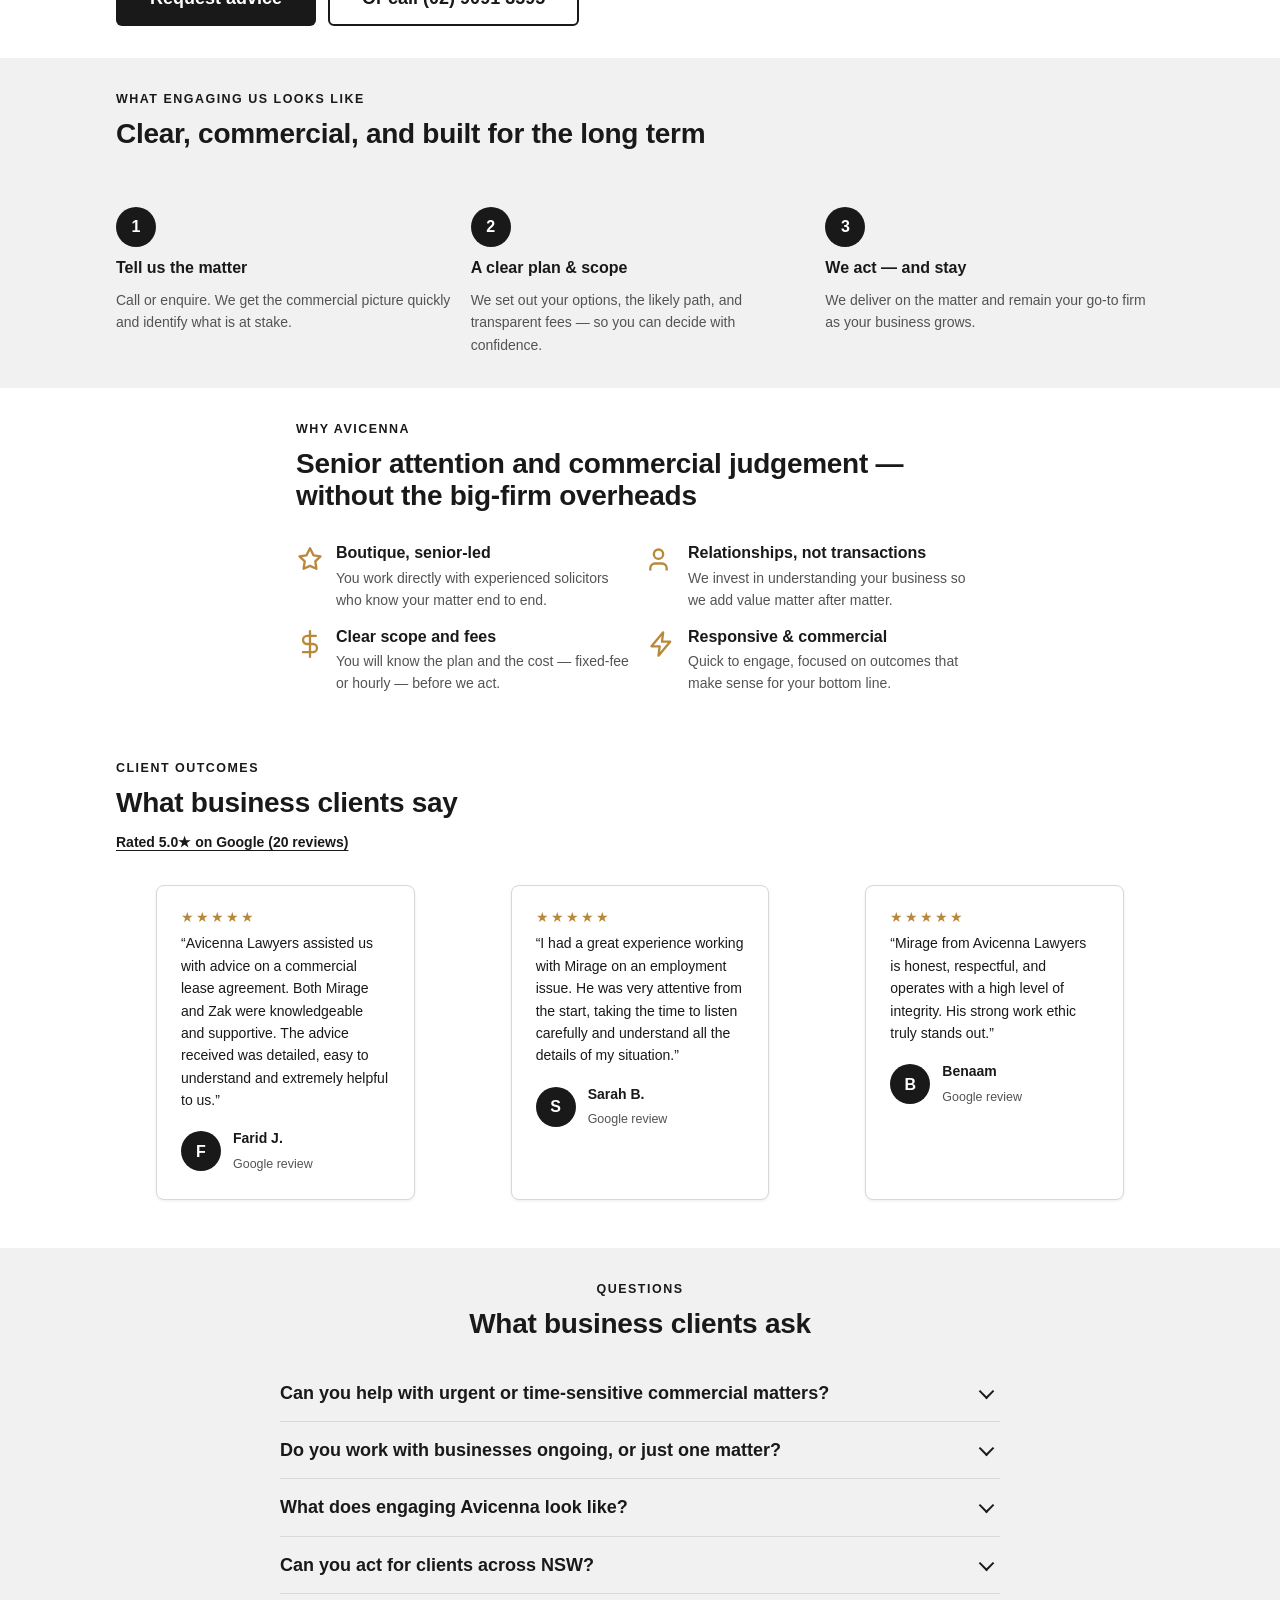
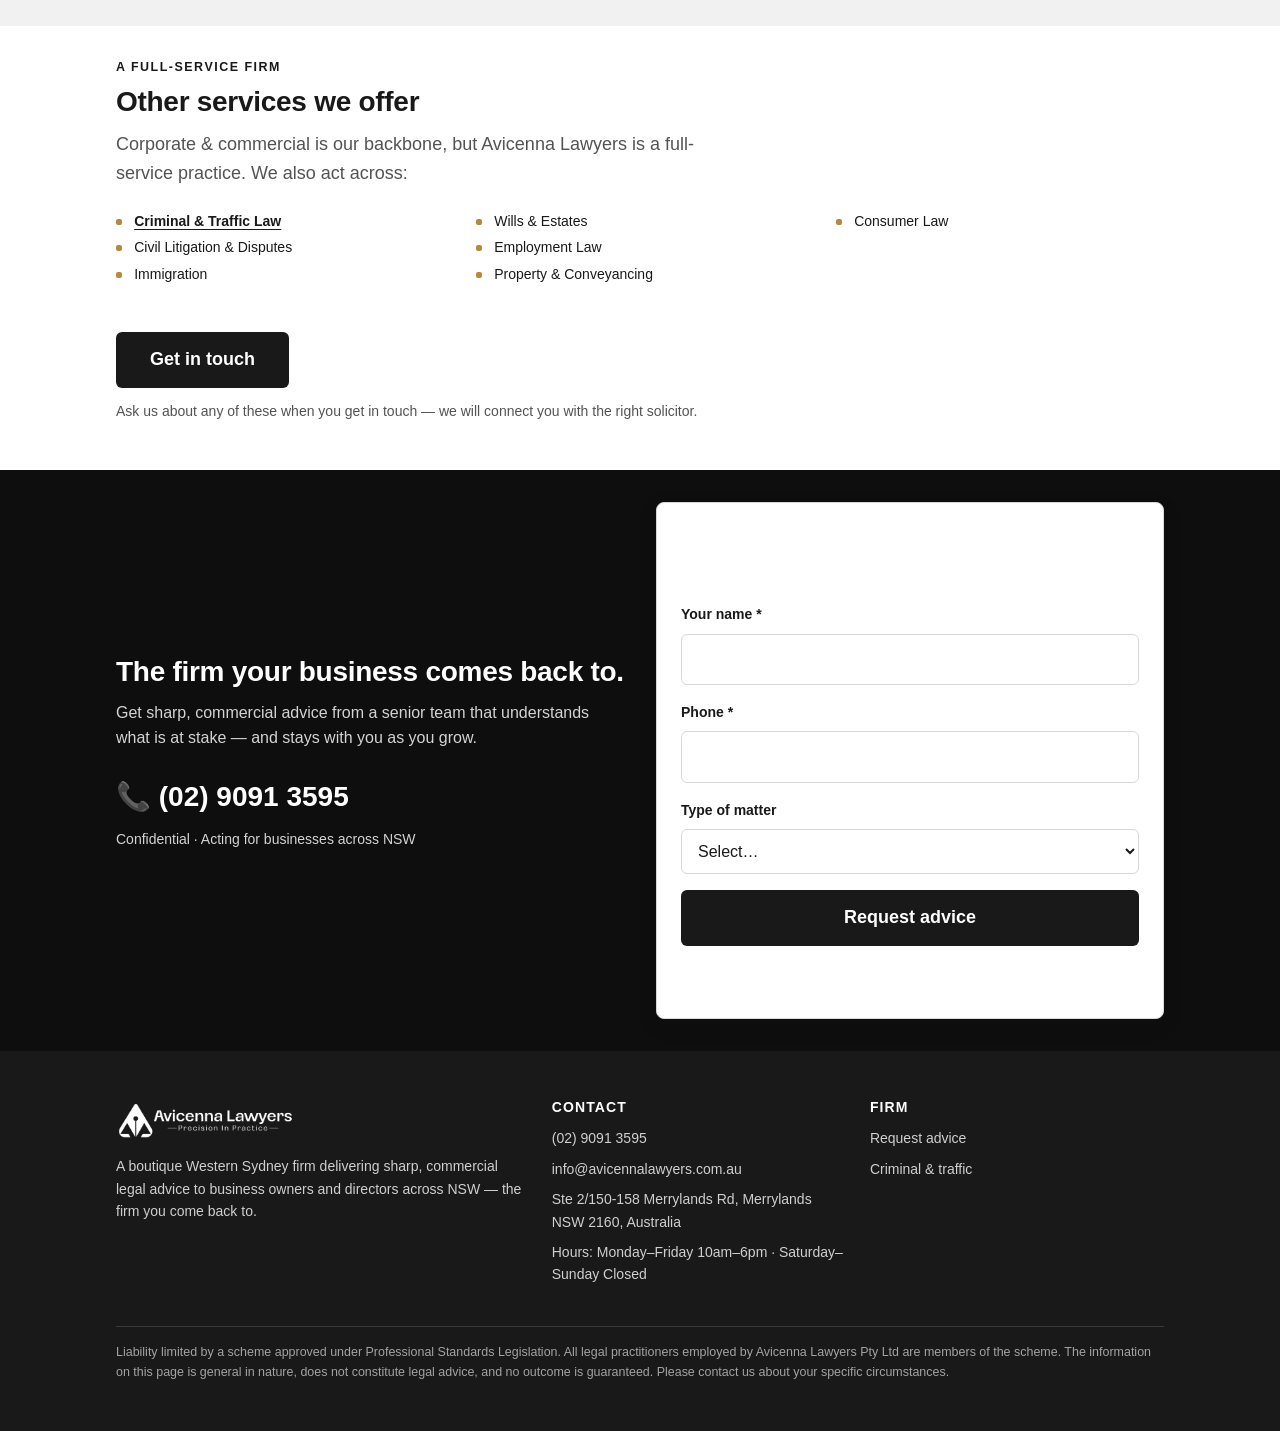
==== commit ce462e9c: "Expand all contractions to full forms (client request) Expanded every contraction in visible copy to" ====
--- a/corporate-commercial.html
+++ b/corporate-commercial.html
@@ -11,7 +11,7 @@
     [x] [[ADDRESS]]        - Merrylands NSW office address (footer)
     [x] [[ABN]]            - removed from footer (per client)
     [x] [[HOURS]]          - opening hours added to footer
-    [ ] Formspree ID       - replace XXXXXXXX in the Formspree URL (form action + CONFIG.FORM_ENDPOINT in main.js)
+    [x] Form endpoint      - wired to Google Apps Script web app (form action + CONFIG.FORM_ENDPOINT in main.js)
     [ ] GA4 / Ads IDs      - replace G-XXXXXXXXXX + AW-XXXXXXXXXX in the <head> gtag snippet
     [ ] Ads conv. labels   - add conversion labels to CONFIG.ADS_CONVERSIONS in main.js
     [x] Testimonials       - real Google reviews added; rating 5.0 / 20 reviews + reviews link wired
@@ -27,6 +27,7 @@
   <meta name="robots" content="index,follow" />
   <meta name="theme-color" content="#191919" />
   <link rel="icon" type="image/png" href="assets/img/favicon.png" />
+  <link rel="preconnect" href="https://script.google.com" />
 
   <!-- Google tag (gtag.js) — GA4 + Google Ads.
        TODO: replace G-XXXXXXXXXX (GA4 Measurement ID) and AW-XXXXXXXXXX (Google Ads Conversion ID). -->
@@ -73,9 +74,9 @@
             </span>
             <h1>Commercial disputes and corporate advice from lawyers who understand business.</h1>
             <p class="hero__sub">
-              When the stakes are commercial, you need counsel that's <strong>sharp, responsive and
+              When the stakes are commercial, you need counsel that is <strong>sharp, responsive and
               commercially minded</strong> — not a legal factory. We act for business owners and directors
-              across NSW, and we're built to be <strong>the firm you come back to</strong>, matter after matter.
+              across NSW, and we are built to be <strong>the firm you come back to</strong>, matter after matter.
             </p>
             <div class="hero__cta">
               <a class="btn btn--primary btn--lg" href="#enquiry" data-conversion="hero_enquire">Request commercial advice</a>
@@ -89,8 +90,8 @@
 
           <div id="enquiry" class="form-card">
             <h2>Request commercial advice</h2>
-            <p class="form-card__hint">Tell us about your matter and we'll come back to you to discuss how we can help.</p>
-            <form class="lead-form" action="https://formspree.io/f/XXXXXXXX" method="post" novalidate data-form="corporate-commercial">
+            <p class="form-card__hint">Tell us about your matter and we will come back to you to discuss how we can help.</p>
+            <form class="lead-form" action="https://script.google.com/macros/s/AKfycbyVFiA5mJ1QDE_6fNYj-7Kh9RE9vsbh9xHDrc8HQ2Yl6l_O7NMRlylgyOsww6y41-XFHw/exec" method="post" novalidate data-form="corporate-commercial">
               <input type="hidden" name="page" value="corporate-commercial" />
               <div class="visually-hidden" aria-hidden="true">
                 <label>Leave this blank<input type="text" name="_gotcha" tabindex="-1" autocomplete="off" /></label>
@@ -126,7 +127,7 @@
               <button class="btn btn--primary btn--block btn--lg" type="submit" data-conversion="form_submit">Request advice</button>
               <p class="form-privacy">
                 <svg width="16" height="16" viewBox="0 0 24 24" fill="none" aria-hidden="true" style="flex:none"><rect x="4" y="10" width="16" height="11" rx="2" stroke="currentColor" stroke-width="2"/><path d="M8 10V7a4 4 0 0 1 8 0v3" stroke="currentColor" stroke-width="2"/></svg>
-                Confidential and protected by legal professional privilege. We'll only use your details to respond to your enquiry.
+                Confidential and protected by legal professional privilege. We will only use your details to respond to your enquiry.
               </p>
               <div class="form-status" role="status" aria-live="polite"></div>
             </form>
@@ -214,7 +215,7 @@
           <div class="step">
             <div class="step__num">1</div>
             <h3>Tell us the matter</h3>
-            <p>Call or enquire. We get the commercial picture quickly and identify what's at stake.</p>
+            <p>Call or enquire. We get the commercial picture quickly and identify what is at stake.</p>
           </div>
           <div class="step">
             <div class="step__num">2</div>
@@ -246,7 +247,7 @@
           </div>
           <div class="why-item">
             <svg class="why-item__icon" viewBox="0 0 24 24" fill="none" aria-hidden="true"><path d="M12 1v22M17 5H9.5a3.5 3.5 0 0 0 0 7h5a3.5 3.5 0 0 1 0 7H6" stroke="currentColor" stroke-width="2" stroke-linecap="round" stroke-linejoin="round"/></svg>
-            <div><h3>Clear scope and fees</h3><p>You'll know the plan and the cost — fixed-fee or hourly — before we act.</p></div>
+            <div><h3>Clear scope and fees</h3><p>You will know the plan and the cost — fixed-fee or hourly — before we act.</p></div>
           </div>
           <div class="why-item">
             <svg class="why-item__icon" viewBox="0 0 24 24" fill="none" aria-hidden="true"><path d="M13 2 3 14h7l-1 8 10-12h-7l1-8Z" stroke="currentColor" stroke-width="2" stroke-linejoin="round"/></svg>
@@ -301,11 +302,11 @@
         <div class="faq" data-faq style="margin-top:var(--sp-5)">
           <div class="faq__item">
             <button class="faq__q" aria-expanded="false">Can you help with urgent or time-sensitive commercial matters?</button>
-            <div class="faq__a"><div class="faq__a-inner">Yes. Commercial matters often move fast, so tell us your matter and any deadlines when you get in touch and we'll prioritise it accordingly — and be upfront about the immediate steps worth taking.</div></div>
+            <div class="faq__a"><div class="faq__a-inner">Yes. Commercial matters often move fast, so tell us your matter and any deadlines when you get in touch and we will prioritise it accordingly — and be upfront about the immediate steps worth taking.</div></div>
           </div>
           <div class="faq__item">
             <button class="faq__q" aria-expanded="false">Do you work with businesses ongoing, or just one matter?</button>
-            <div class="faq__a"><div class="faq__a-inner">Both — but we're built for the long term. Many clients start with a single matter and stay with us as their regular commercial counsel. We invest in understanding your business so we add more value each time.</div></div>
+            <div class="faq__a"><div class="faq__a-inner">Both — but we are built for the long term. Many clients start with a single matter and stay with us as their regular commercial counsel. We invest in understanding your business so we add more value each time.</div></div>
           </div>
           <div class="faq__item">
             <button class="faq__q" aria-expanded="false">What does engaging Avicenna look like?</button>
@@ -313,7 +314,7 @@
           </div>
           <div class="faq__item">
             <button class="faq__q" aria-expanded="false">Can you act for clients across NSW?</button>
-            <div class="faq__a"><div class="faq__a-inner">Yes. We're based in Merrylands but act for business clients across NSW, with much of the work handled by phone, video and email where that's efficient for you.</div></div>
+            <div class="faq__a"><div class="faq__a-inner">Yes. We are based in Merrylands but act for business clients across NSW, with much of the work handled by phone, video and email where that is efficient for you.</div></div>
           </div>
         </div>
       </div>
@@ -337,7 +338,7 @@
         <div class="matter-cta">
           <a class="btn btn--primary btn--lg" href="#enquiry" data-conversion="other_services_enquire">Get in touch</a>
         </div>
-        <p class="matter-cta__note">Ask us about any of these when you get in touch — we'll connect you with the right solicitor.</p>
+        <p class="matter-cta__note">Ask us about any of these when you get in touch — we will connect you with the right solicitor.</p>
       </div>
     </section>
 
@@ -346,14 +347,14 @@
       <div class="container final-cta__grid">
         <div>
           <h2 id="final-h">The firm your business comes back to.</h2>
-          <p>Get sharp, commercial advice from a senior team that understands what's at stake — and stays with you as you grow.</p>
+          <p>Get sharp, commercial advice from a senior team that understands what is at stake — and stays with you as you grow.</p>
           <a class="final-cta__phone" href="tel:+61290913595" data-conversion="final_call">📞 (02) 9091 3595</a>
           <p style="margin-top:var(--sp-2);font-size:var(--fs-sm)">Confidential · Acting for businesses across NSW</p>
         </div>
         <div class="form-card">
           <h2>Request commercial advice</h2>
-          <p class="form-card__hint">Leave your details and we'll be in touch to discuss your matter.</p>
-          <form class="lead-form" action="https://formspree.io/f/XXXXXXXX" method="post" novalidate data-form="corporate-commercial-final">
+          <p class="form-card__hint">Leave your details and we will be in touch to discuss your matter.</p>
+          <form class="lead-form" action="https://script.google.com/macros/s/AKfycbyVFiA5mJ1QDE_6fNYj-7Kh9RE9vsbh9xHDrc8HQ2Yl6l_O7NMRlylgyOsww6y41-XFHw/exec" method="post" novalidate data-form="corporate-commercial-final">
             <input type="hidden" name="page" value="corporate-commercial" />
             <div class="visually-hidden" aria-hidden="true">
               <label>Leave this blank<input type="text" name="_gotcha" tabindex="-1" autocomplete="off" /></label>
